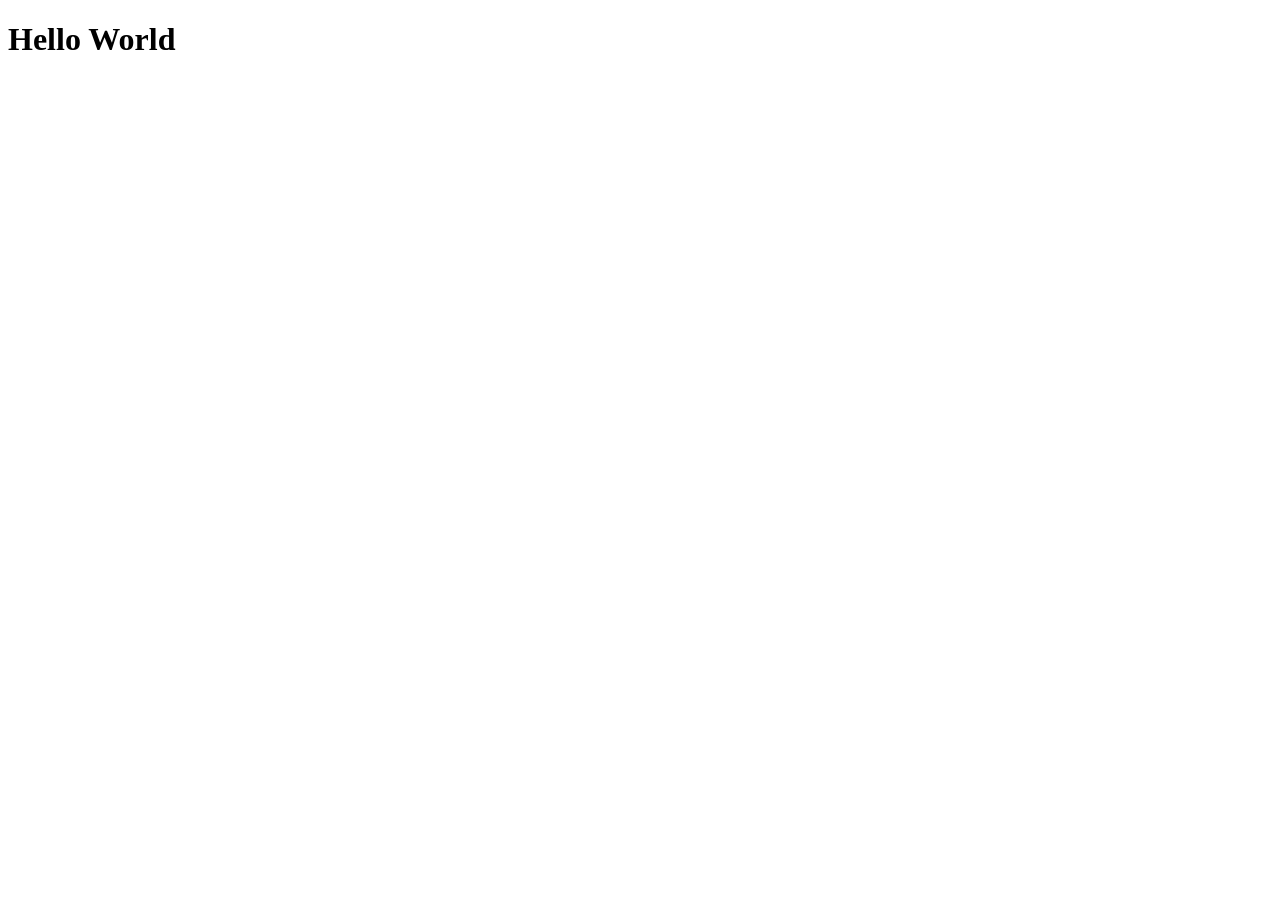
==== index.html @ 8fbc2ee3 "commit" ====
<!DOCTYPE html>
<html lang="en">
<head>
    <meta charset="UTF-8">
    <meta name="viewport" content="width=<>, initial-scale=1.0">
    <title>Document</title>
</head>
<body>
    <h1>Hello World</h1>
</body>
</html>
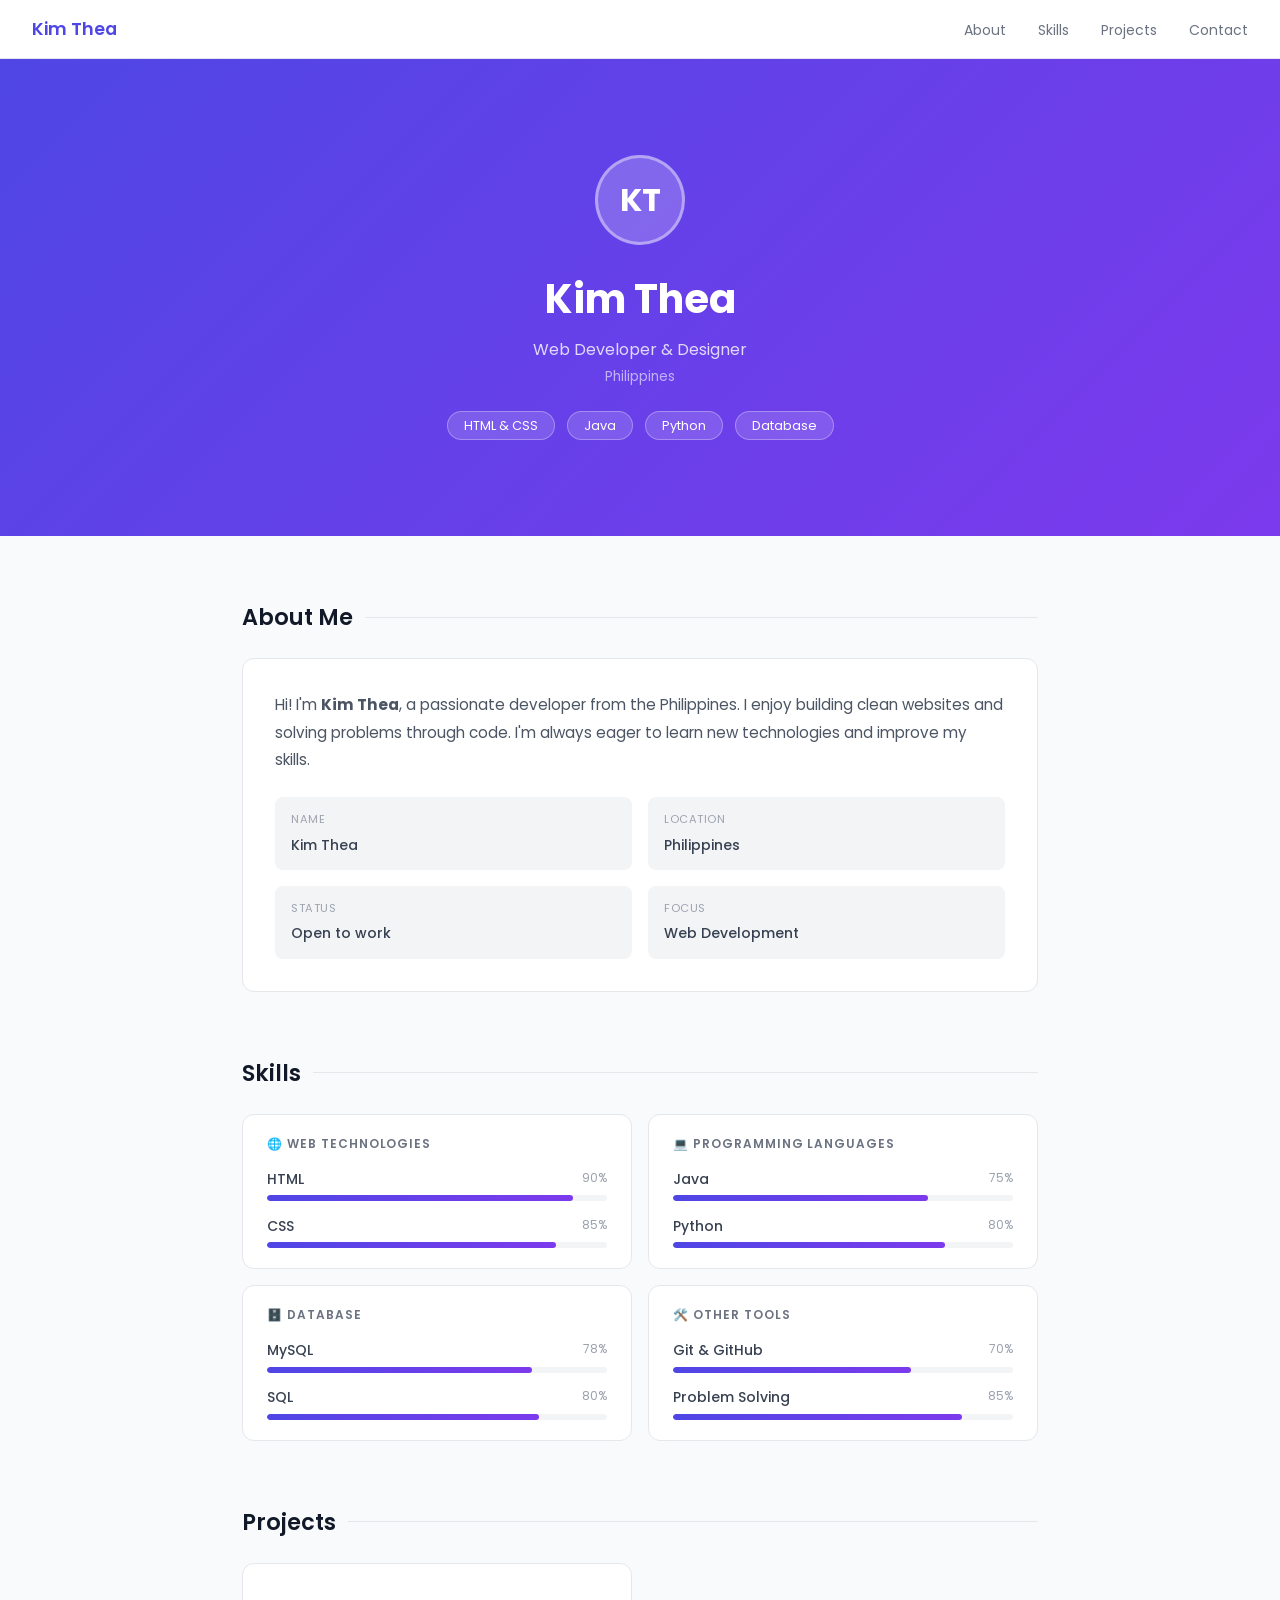
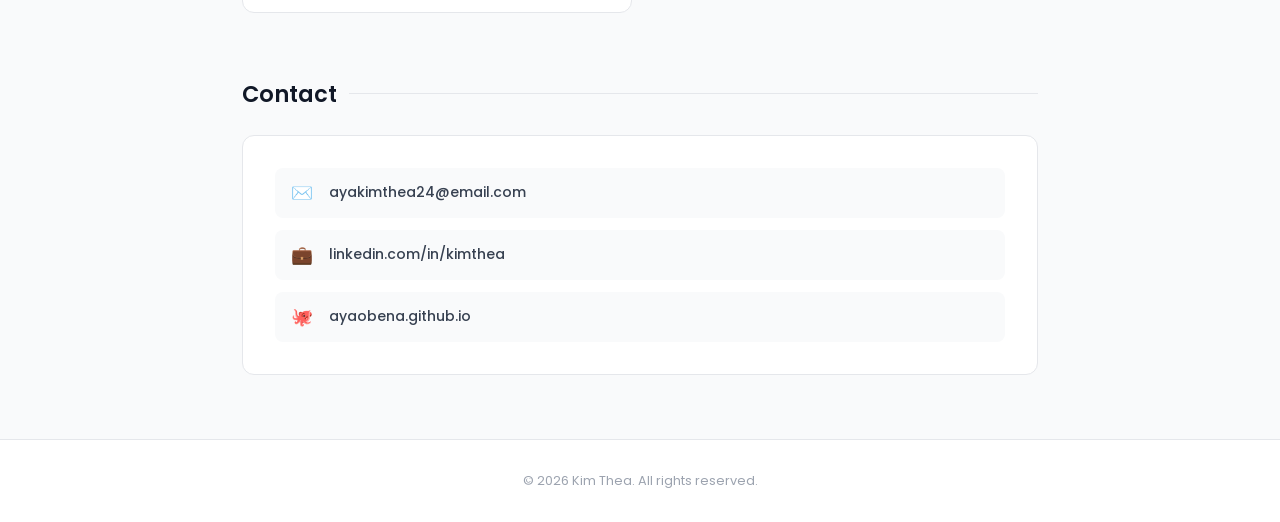
==== commit bd0d0015: "second commit" ====
--- a/index.html
+++ b/index.html
@@ -1,11 +1,413 @@
 <!DOCTYPE html>
 <html lang="en">
 <head>
-    <meta charset="UTF-8">
-    <meta name="viewport" content="width=<>, initial-scale=1.0">
-    <title>Document</title>
+<meta charset="UTF-8">
+<meta name="viewport" content="width=device-width, initial-scale=1.0">
+<title>Kim Thea — Portfolio</title>
+<link href="https://fonts.googleapis.com/css2?family=Poppins:wght@300;400;500;600;700&display=swap" rel="stylesheet">
+<style>
+  * { margin: 0; padding: 0; box-sizing: border-box; }
+
+  body {
+    font-family: 'Poppins', sans-serif;
+    background: #f9fafb;
+    color: #1f2937;
+  }
+
+  /* NAV */
+  nav {
+    background: #fff;
+    border-bottom: 1px solid #e5e7eb;
+    padding: 1rem 2rem;
+    display: flex;
+    justify-content: space-between;
+    align-items: center;
+    position: sticky;
+    top: 0;
+    z-index: 10;
+  }
+  .nav-logo {
+    font-size: 1.1rem;
+    font-weight: 600;
+    color: #4f46e5;
+  }
+  .nav-links { display: flex; gap: 2rem; list-style: none; }
+  .nav-links a {
+    text-decoration: none;
+    font-size: 0.875rem;
+    color: #6b7280;
+    transition: color 0.2s;
+  }
+  .nav-links a:hover { color: #4f46e5; }
+
+  /* HERO */
+  .hero {
+    background: linear-gradient(135deg, #4f46e5 0%, #7c3aed 100%);
+    color: #fff;
+    text-align: center;
+    padding: 6rem 2rem;
+  }
+  .avatar {
+    width: 90px; height: 90px;
+    background: rgba(255,255,255,0.2);
+    border-radius: 50%;
+    display: flex;
+    align-items: center;
+    justify-content: center;
+    font-size: 2rem;
+    font-weight: 700;
+    margin: 0 auto 1.5rem;
+    border: 3px solid rgba(255,255,255,0.4);
+  }
+  .hero h1 { font-size: 2.5rem; font-weight: 700; margin-bottom: 0.5rem; }
+  .hero p {
+    font-size: 1rem;
+    color: rgba(255,255,255,0.8);
+    margin-bottom: 0.3rem;
+  }
+  .hero-tags {
+    margin-top: 1.5rem;
+    display: flex;
+    gap: 0.75rem;
+    justify-content: center;
+    flex-wrap: wrap;
+  }
+  .tag {
+    background: rgba(255,255,255,0.15);
+    border: 1px solid rgba(255,255,255,0.3);
+    padding: 0.3rem 1rem;
+    border-radius: 999px;
+    font-size: 0.8rem;
+  }
+
+  /* SECTIONS */
+  .container { max-width: 860px; margin: 0 auto; padding: 4rem 2rem; }
+  .section-title {
+    font-size: 1.4rem;
+    font-weight: 600;
+    color: #111827;
+    margin-bottom: 1.5rem;
+    display: flex;
+    align-items: center;
+    gap: 0.75rem;
+  }
+  .section-title::after {
+    content: '';
+    flex: 1;
+    height: 1px;
+    background: #e5e7eb;
+  }
+
+  /* ABOUT */
+  .about-card {
+    background: #fff;
+    border-radius: 12px;
+    padding: 2rem;
+    border: 1px solid #e5e7eb;
+    font-size: 0.95rem;
+    line-height: 1.8;
+    color: #4b5563;
+  }
+  .about-grid {
+    display: grid;
+    grid-template-columns: 1fr 1fr;
+    gap: 1rem;
+    margin-top: 1.5rem;
+  }
+  .info-item {
+    background: #f3f4f6;
+    padding: 0.75rem 1rem;
+    border-radius: 8px;
+  }
+  .info-label {
+    font-size: 0.7rem;
+    text-transform: uppercase;
+    letter-spacing: 0.05em;
+    color: #9ca3af;
+    margin-bottom: 0.2rem;
+  }
+  .info-value { font-size: 0.875rem; font-weight: 500; color: #374151; }
+
+  /* SKILLS */
+  .skills-grid {
+    display: grid;
+    grid-template-columns: 1fr 1fr;
+    gap: 1rem;
+  }
+
+  .skill-card {
+    background: #fff;
+    border: 1px solid #e5e7eb;
+    border-radius: 12px;
+    padding: 1.25rem 1.5rem;
+  }
+
+  .skill-card-title {
+    font-size: 0.75rem;
+    font-weight: 600;
+    text-transform: uppercase;
+    letter-spacing: 0.08em;
+    color: #6b7280;
+    margin-bottom: 1rem;
+  }
+
+  .skill-item { margin-bottom: 0.9rem; }
+  .skill-item:last-child { margin-bottom: 0; }
+
+  .skill-top {
+    display: flex;
+    justify-content: space-between;
+    margin-bottom: 0.35rem;
+  }
+  .skill-name { font-size: 0.875rem; font-weight: 500; color: #374151; }
+  .skill-pct { font-size: 0.75rem; color: #9ca3af; }
+
+  .bar-bg {
+    height: 6px;
+    background: #f3f4f6;
+    border-radius: 999px;
+    overflow: hidden;
+  }
+  .bar-fill {
+    height: 100%;
+    border-radius: 999px;
+    background: linear-gradient(90deg, #4f46e5, #7c3aed);
+    width: 0%;
+    transition: width 1s ease;
+  }
+
+  /* PROJECTS */
+  .projects-grid {
+    display: grid;
+    grid-template-columns: 1fr 1fr;
+    gap: 1rem;
+  }
+  .project-card {
+    background: #fff;
+    border: 1px solid #e5e7eb;
+    border-radius: 12px;
+    padding: 1.5rem;
+    transition: box-shadow 0.2s, transform 0.2s;
+  }
+  .project-card:hover {
+    box-shadow: 0 4px 20px rgba(79,70,229,0.1);
+    transform: translateY(-2px);
+  }
+  .project-icon {
+    width: 40px; height: 40px;
+    background: #ede9fe;
+    border-radius: 8px;
+    display: flex;
+    align-items: center;
+    justify-content: center;
+    font-size: 1.2rem;
+    margin-bottom: 1rem;
+  }
+  .project-card h3 { font-size: 1rem; font-weight: 600; margin-bottom: 0.4rem; }
+  .project-card p { font-size: 0.8rem; color: #6b7280; line-height: 1.6; margin-bottom: 1rem; }
+  .project-techs { display: flex; gap: 0.4rem; flex-wrap: wrap; }
+  .tech-badge {
+    background: #f3f4f6;
+    padding: 0.2rem 0.6rem;
+    border-radius: 4px;
+    font-size: 0.7rem;
+    color: #4b5563;
+    font-weight: 500;
+  }
+
+  /* CONTACT */
+  .contact-card {
+    background: #fff;
+    border: 1px solid #e5e7eb;
+    border-radius: 12px;
+    padding: 2rem;
+  }
+  .contact-links { display: flex; flex-direction: column; gap: 0.75rem; }
+  .contact-row {
+    display: flex;
+    align-items: center;
+    gap: 1rem;
+    padding: 0.75rem 1rem;
+    background: #f9fafb;
+    border-radius: 8px;
+    text-decoration: none;
+    color: #374151;
+    transition: background 0.2s;
+  }
+  .contact-row:hover { background: #ede9fe; color: #4f46e5; }
+  .contact-icon { font-size: 1.1rem; }
+  .contact-text { font-size: 0.875rem; font-weight: 500; }
+
+  /* FOOTER */
+  footer {
+    text-align: center;
+    padding: 2rem;
+    font-size: 0.8rem;
+    color: #9ca3af;
+    border-top: 1px solid #e5e7eb;
+    background: #fff;
+  }
+
+  @media (max-width: 600px) {
+    .hero h1 { font-size: 1.8rem; }
+    .skills-grid, .projects-grid, .about-grid { grid-template-columns: 1fr; }
+    .nav-links { gap: 1rem; }
+  }
+</style>
 </head>
 <body>
-    <h1>Hello World</h1>
+
+<nav>
+  <span class="nav-logo">Kim Thea</span>
+  <ul class="nav-links">
+    <li><a href="#about">About</a></li>
+    <li><a href="#skills">Skills</a></li>
+    <li><a href="#projects">Projects</a></li>
+    <li><a href="#contact">Contact</a></li>
+  </ul>
+</nav>
+
+<section class="hero">
+  <div class="avatar">KT</div>
+  <h1>Kim Thea</h1>
+  <p>Web Developer & Designer</p>
+  <p style="font-size:0.85rem; color:rgba(255,255,255,0.6);">Philippines</p>
+  <div class="hero-tags">
+    <span class="tag">HTML & CSS</span>
+    <span class="tag">Java</span>
+    <span class="tag">Python</span>
+    <span class="tag">Database</span>
+  </div>
+</section>
+
+<!-- ABOUT -->
+<div class="container" id="about">
+  <h2 class="section-title">About Me</h2>
+  <div class="about-card">
+    <p>Hi! I'm <strong>Kim Thea</strong>, a passionate developer from the Philippines. I enjoy building clean websites and solving problems through code. I'm always eager to learn new technologies and improve my skills.</p>
+    <div class="about-grid">
+      <div class="info-item">
+        <p class="info-label">Name</p>
+        <p class="info-value">Kim Thea</p>
+      </div>
+      <div class="info-item">
+        <p class="info-label">Location</p>
+        <p class="info-value">Philippines</p>
+      </div>
+      <div class="info-item">
+        <p class="info-label">Status</p>
+        <p class="info-value">Open to work</p>
+      </div>
+      <div class="info-item">
+        <p class="info-label">Focus</p>
+        <p class="info-value">Web Development</p>
+      </div>
+    </div>
+  </div>
+</div>
+
+<!-- SKILLS -->
+<div class="container" id="skills" style="padding-top:0">
+  <h2 class="section-title">Skills</h2>
+  <div class="skills-grid">
+
+    <div class="skill-card">
+      <p class="skill-card-title">🌐 Web Technologies</p>
+      <div class="skill-item">
+        <div class="skill-top"><span class="skill-name">HTML</span><span class="skill-pct">90%</span></div>
+        <div class="bar-bg"><div class="bar-fill" data-w="90"></div></div>
+      </div>
+      <div class="skill-item">
+        <div class="skill-top"><span class="skill-name">CSS</span><span class="skill-pct">85%</span></div>
+        <div class="bar-bg"><div class="bar-fill" data-w="85"></div></div>
+      </div>
+    </div>
+
+    <div class="skill-card">
+      <p class="skill-card-title">💻 Programming Languages</p>
+      <div class="skill-item">
+        <div class="skill-top"><span class="skill-name">Java</span><span class="skill-pct">75%</span></div>
+        <div class="bar-bg"><div class="bar-fill" data-w="75"></div></div>
+      </div>
+      <div class="skill-item">
+        <div class="skill-top"><span class="skill-name">Python</span><span class="skill-pct">80%</span></div>
+        <div class="bar-bg"><div class="bar-fill" data-w="80"></div></div>
+      </div>
+    </div>
+
+    <div class="skill-card">
+      <p class="skill-card-title">🗄️ Database</p>
+      <div class="skill-item">
+        <div class="skill-top"><span class="skill-name">MySQL</span><span class="skill-pct">78%</span></div>
+        <div class="bar-bg"><div class="bar-fill" data-w="78"></div></div>
+      </div>
+      <div class="skill-item">
+        <div class="skill-top"><span class="skill-name">SQL</span><span class="skill-pct">80%</span></div>
+        <div class="bar-bg"><div class="bar-fill" data-w="80"></div></div>
+      </div>
+    </div>
+
+    <div class="skill-card">
+      <p class="skill-card-title">🛠️ Other Tools</p>
+      <div class="skill-item">
+        <div class="skill-top"><span class="skill-name">Git & GitHub</span><span class="skill-pct">70%</span></div>
+        <div class="bar-bg"><div class="bar-fill" data-w="70"></div></div>
+      </div>
+      <div class="skill-item">
+        <div class="skill-top"><span class="skill-name">Problem Solving</span><span class="skill-pct">85%</span></div>
+        <div class="bar-bg"><div class="bar-fill" data-w="85"></div></div>
+      </div>
+    </div>
+
+  </div>
+</div>
+
+<!-- PROJECTS -->
+<div class="container" id="projects" style="padding-top:0">
+  <h2 class="section-title">Projects</h2>
+  <div class="projects-grid">
+    <div class="project-card">
+      
+      </div>
+    </div>
+  </div>
+</div>
+
+<!-- CONTACT -->
+<div class="container" id="contact" style="padding-top:0">
+  <h2 class="section-title">Contact</h2>
+  <div class="contact-card">
+    <div class="contact-links">
+      <a href="mailto:kimthea@email.com" class="contact-row">
+        <span class="contact-icon">✉️</span>
+        <span class="contact-text">ayakimthea24@email.com</span>
+      </a>
+      <a href="#" class="contact-row">
+        <span class="contact-icon">💼</span>
+        <span class="contact-text">linkedin.com/in/kimthea</span>
+      </a>
+      <a href="#" class="contact-row">
+        <span class="contact-icon">🐙</span>
+        <span class="contact-text">ayaobena.github.io</span>
+      </a>
+    </div>
+  </div>
+</div>
+
+<footer>© 2026 Kim Thea. All rights reserved.</footer>
+
+<script>
+  const fills = document.querySelectorAll('.bar-fill');
+  const obs = new IntersectionObserver(entries => {
+    entries.forEach(e => {
+      if (e.isIntersecting) {
+        e.target.style.width = e.target.dataset.w + '%';
+        obs.unobserve(e.target);
+      }
+    });
+  }, { threshold: 0.4 });
+  fills.forEach(f => obs.observe(f));
+</script>
+
 </body>
-</html>+</html>
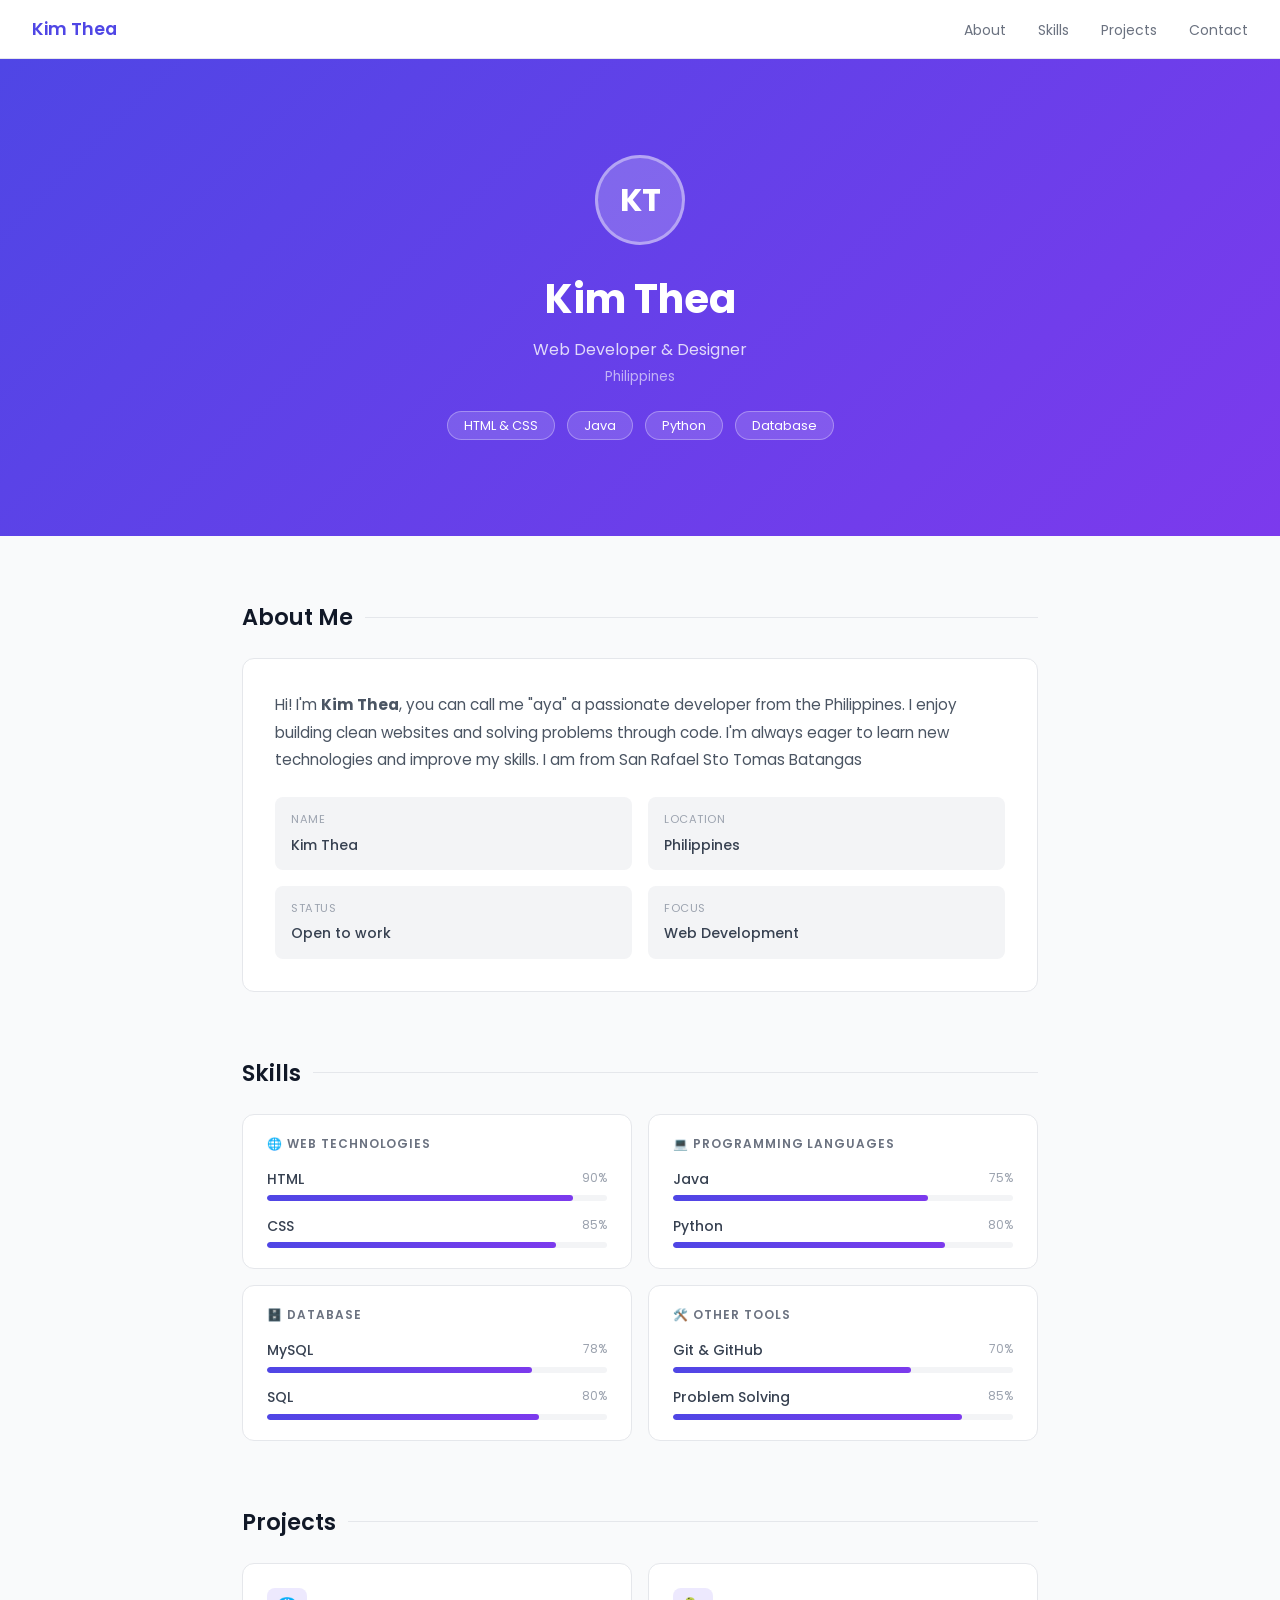
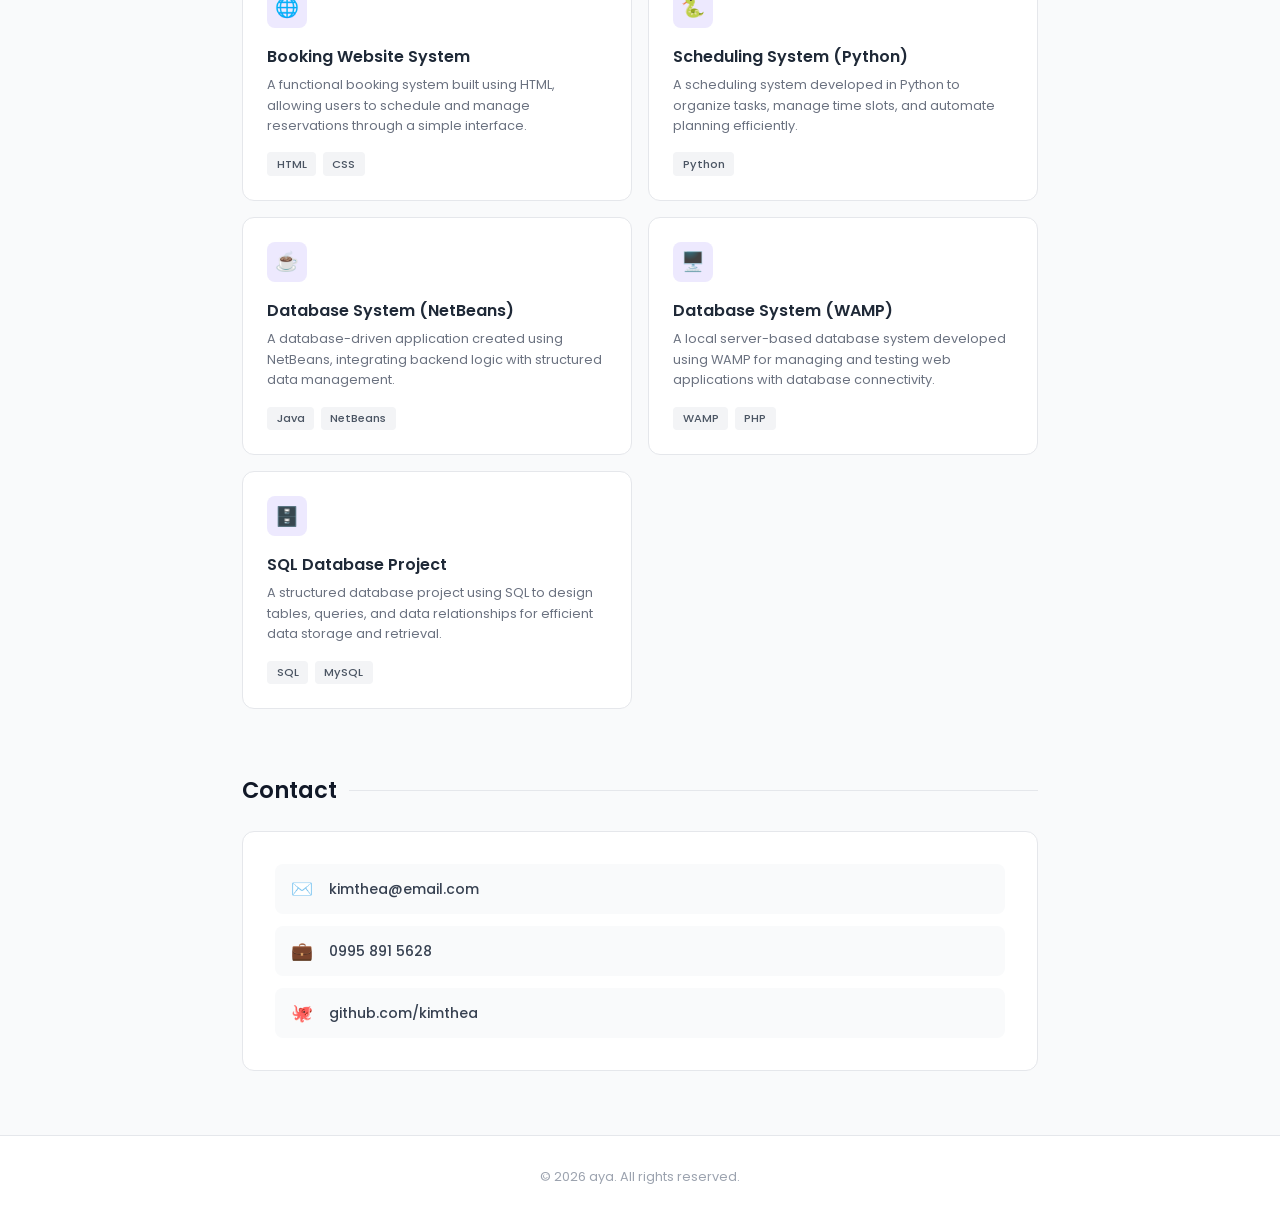
==== commit eca3a4b4: "add projects" ====
--- a/index.html
+++ b/index.html
@@ -284,7 +284,7 @@
 <div class="container" id="about">
   <h2 class="section-title">About Me</h2>
   <div class="about-card">
-    <p>Hi! I'm <strong>Kim Thea</strong>, a passionate developer from the Philippines. I enjoy building clean websites and solving problems through code. I'm always eager to learn new technologies and improve my skills.</p>
+    <p>Hi! I'm <strong>Kim Thea</strong>, you can call me "aya" a passionate developer from the Philippines. I enjoy building clean websites and solving problems through code. I'm always eager to learn new technologies and improve my skills. I am from San Rafael Sto Tomas Batangas</p>
     <div class="about-grid">
       <div class="info-item">
         <p class="info-label">Name</p>
@@ -365,12 +365,58 @@
 <!-- PROJECTS -->
 <div class="container" id="projects" style="padding-top:0">
   <h2 class="section-title">Projects</h2>
-  <div class="projects-grid">
-    <div class="project-card">
-      
-      </div>
-    </div>
-  </div>
+<div class="projects-grid">
+
+  <div class="project-card">
+    <div class="project-icon">🌐</div>
+    <h3>Booking Website System</h3>
+    <p>A functional booking system built using HTML, allowing users to schedule and manage reservations through a simple interface.</p>
+    <div class="project-techs">
+      <span class="tech-badge">HTML</span>
+      <span class="tech-badge">CSS</span>
+    </div>
+  </div>
+
+  <div class="project-card">
+    <div class="project-icon">🐍</div>
+    <h3>Scheduling System (Python)</h3>
+    <p>A scheduling system developed in Python to organize tasks, manage time slots, and automate planning efficiently.</p>
+    <div class="project-techs">
+      <span class="tech-badge">Python</span>
+    </div>
+  </div>
+
+  <div class="project-card">
+    <div class="project-icon">☕</div>
+    <h3>Database System (NetBeans)</h3>
+    <p>A database-driven application created using NetBeans, integrating backend logic with structured data management.</p>
+    <div class="project-techs">
+      <span class="tech-badge">Java</span>
+      <span class="tech-badge">NetBeans</span>
+    </div>
+  </div>
+
+  <div class="project-card">
+    <div class="project-icon">🖥️</div>
+    <h3>Database System (WAMP)</h3>
+    <p>A local server-based database system developed using WAMP for managing and testing web applications with database connectivity.</p>
+    <div class="project-techs">
+      <span class="tech-badge">WAMP</span>
+      <span class="tech-badge">PHP</span>
+    </div>
+  </div>
+
+  <div class="project-card">
+    <div class="project-icon">🗄️</div>
+    <h3>SQL Database Project</h3>
+    <p>A structured database project using SQL to design tables, queries, and data relationships for efficient data storage and retrieval.</p>
+    <div class="project-techs">
+      <span class="tech-badge">SQL</span>
+      <span class="tech-badge">MySQL</span>
+    </div>
+  </div>
+
+</div>
 </div>
 
 <!-- CONTACT -->
@@ -380,21 +426,21 @@
     <div class="contact-links">
       <a href="mailto:kimthea@email.com" class="contact-row">
         <span class="contact-icon">✉️</span>
-        <span class="contact-text">ayakimthea24@email.com</span>
+        <span class="contact-text">kimthea@email.com</span>
       </a>
       <a href="#" class="contact-row">
         <span class="contact-icon">💼</span>
-        <span class="contact-text">linkedin.com/in/kimthea</span>
+        <span class="contact-text">0995 891 5628</span>
       </a>
       <a href="#" class="contact-row">
         <span class="contact-icon">🐙</span>
-        <span class="contact-text">ayaobena.github.io</span>
+        <span class="contact-text">github.com/kimthea</span>
       </a>
     </div>
   </div>
 </div>
 
-<footer>© 2026 Kim Thea. All rights reserved.</footer>
+<footer>© 2026 aya. All rights reserved.</footer>
 
 <script>
   const fills = document.querySelectorAll('.bar-fill');
@@ -411,3 +457,4 @@
 
 </body>
 </html>
+
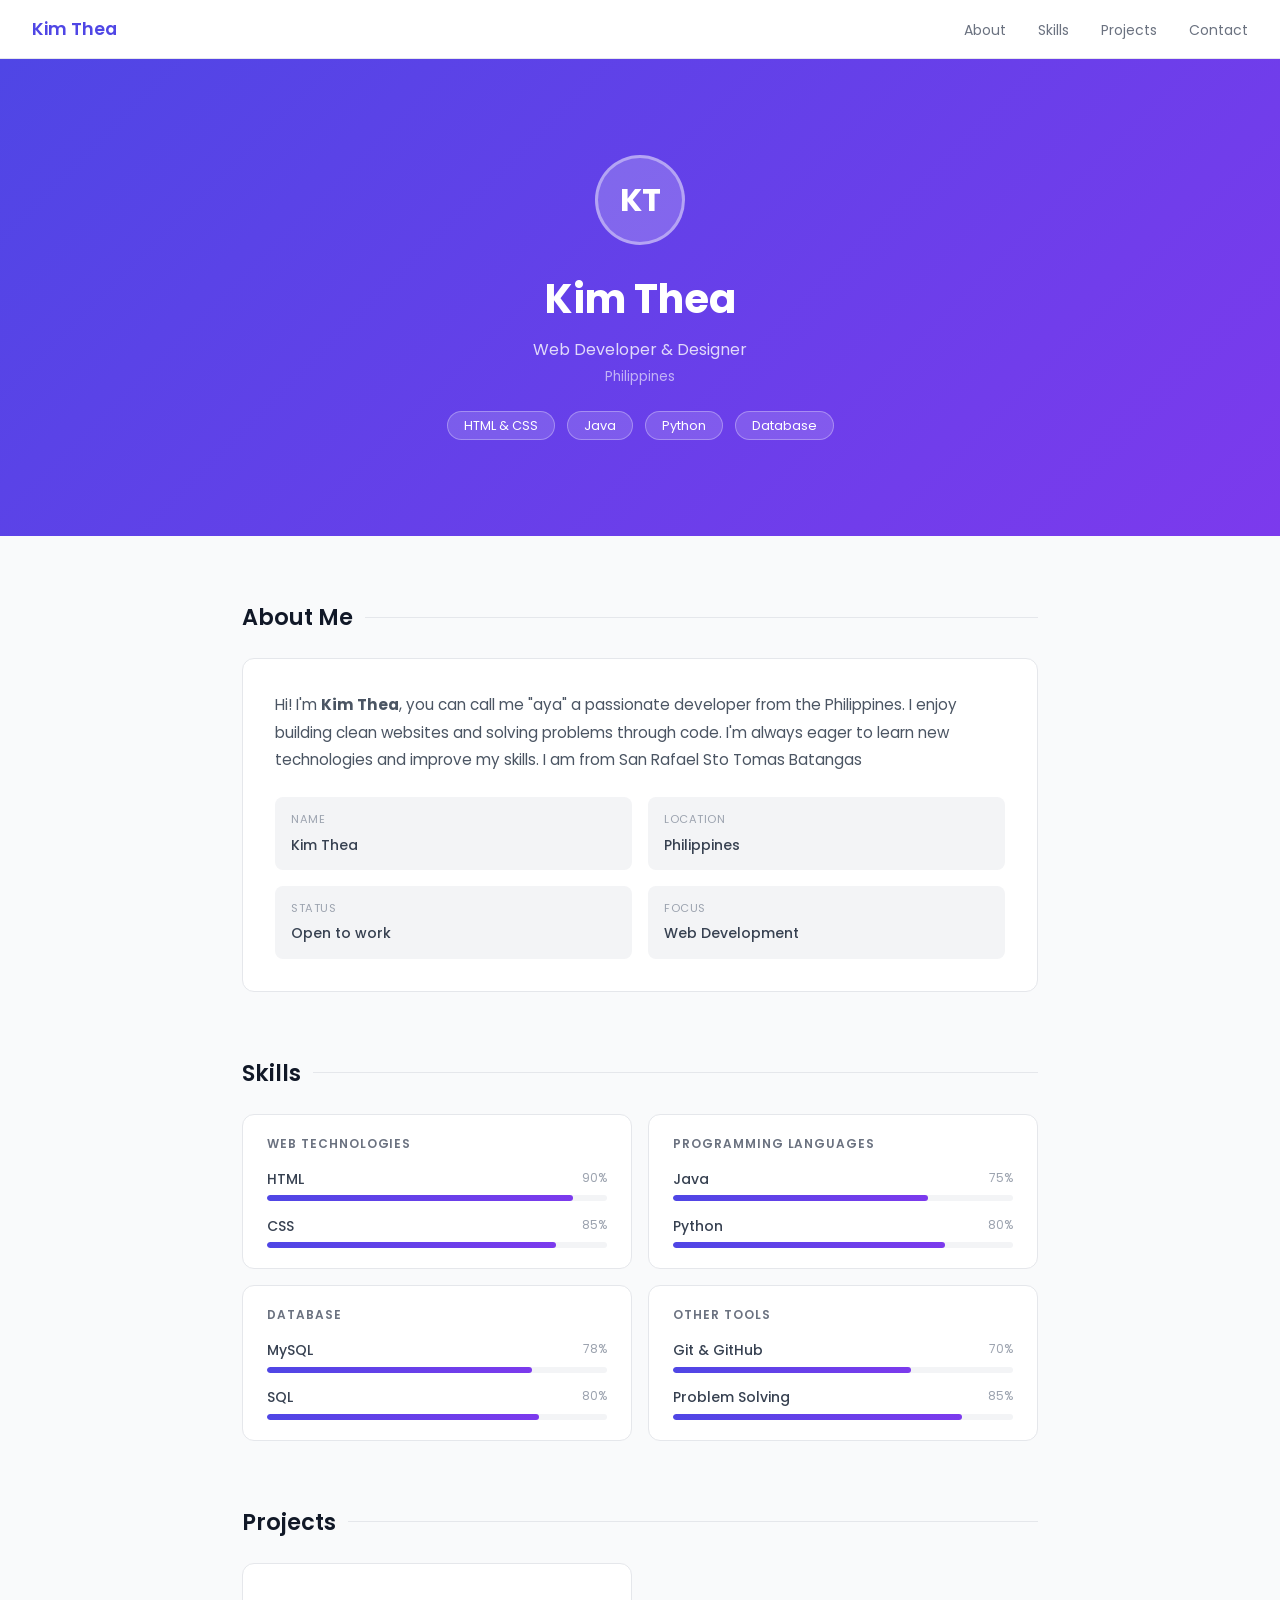
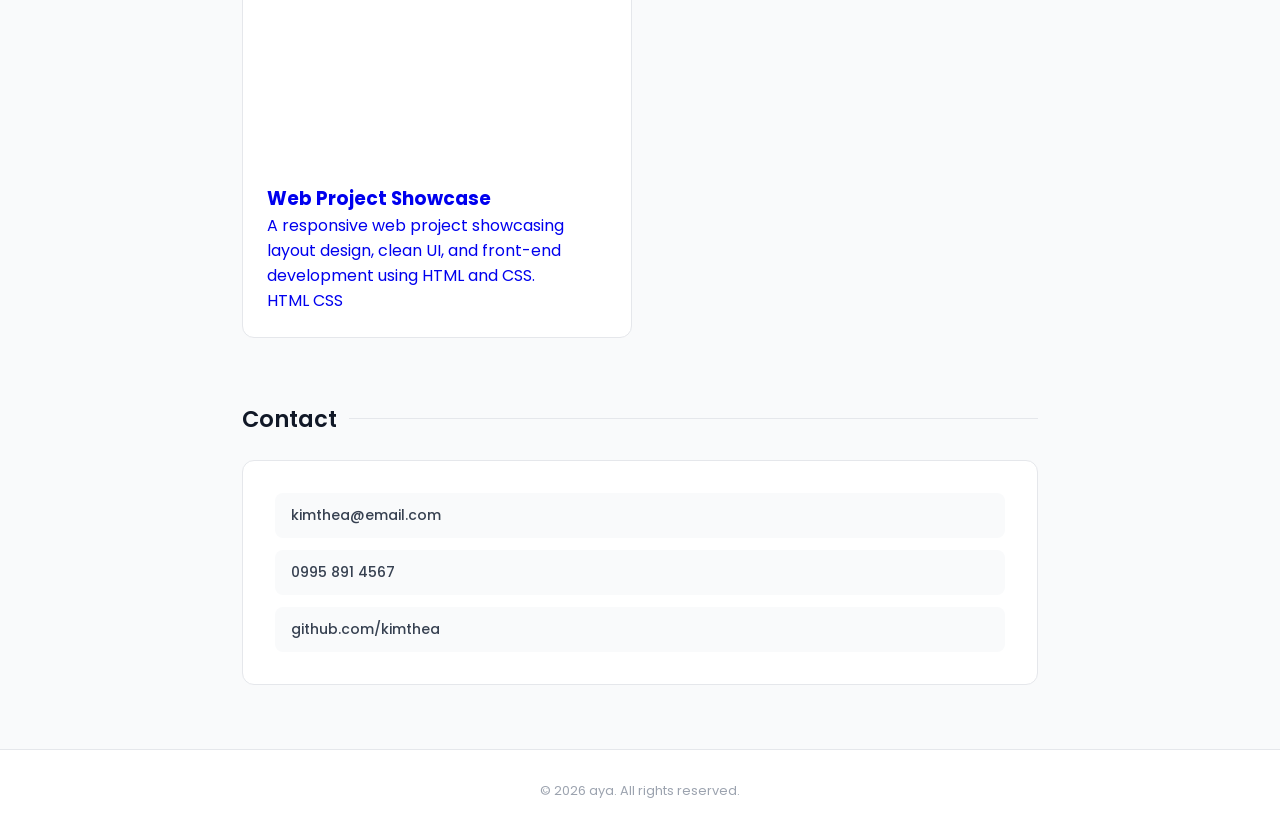
==== commit f5dca372: "add website project" ====
--- a/index.html
+++ b/index.html
@@ -193,26 +193,32 @@
     box-shadow: 0 4px 20px rgba(79,70,229,0.1);
     transform: translateY(-2px);
   }
-  .project-icon {
-    width: 40px; height: 40px;
-    background: #ede9fe;
+
+  .project-img {
+    width: 100%;
+    height: 180px;
     border-radius: 8px;
-    display: flex;
-    align-items: center;
-    justify-content: center;
-    font-size: 1.2rem;
+    overflow: hidden;
     margin-bottom: 1rem;
   }
-  .project-card h3 { font-size: 1rem; font-weight: 600; margin-bottom: 0.4rem; }
-  .project-card p { font-size: 0.8rem; color: #6b7280; line-height: 1.6; margin-bottom: 1rem; }
-  .project-techs { display: flex; gap: 0.4rem; flex-wrap: wrap; }
-  .tech-badge {
-    background: #f3f4f6;
-    padding: 0.2rem 0.6rem;
-    border-radius: 4px;
-    font-size: 0.7rem;
-    color: #4b5563;
-    font-weight: 500;
+  .project-img iframe {
+    width: 100%;
+    height: 100%;
+    border: none;
+  }
+
+  .project-card-link {
+    display: block;
+    text-decoration: none;
+  }
+
+  .project-card-link .project-card {
+    transition: transform 0.3s, box-shadow 0.3s;
+  }
+
+  .project-card-link .project-card:hover {
+    transform: translateY(-5px);
+    box-shadow: 0 8px 30px rgba(79, 70, 229, 0.15);
   }
 
   /* CONTACT */
@@ -312,7 +318,7 @@
   <div class="skills-grid">
 
     <div class="skill-card">
-      <p class="skill-card-title">🌐 Web Technologies</p>
+      <p class="skill-card-title"> Web Technologies</p>
       <div class="skill-item">
         <div class="skill-top"><span class="skill-name">HTML</span><span class="skill-pct">90%</span></div>
         <div class="bar-bg"><div class="bar-fill" data-w="90"></div></div>
@@ -324,7 +330,7 @@
     </div>
 
     <div class="skill-card">
-      <p class="skill-card-title">💻 Programming Languages</p>
+      <p class="skill-card-title"> Programming Languages</p>
       <div class="skill-item">
         <div class="skill-top"><span class="skill-name">Java</span><span class="skill-pct">75%</span></div>
         <div class="bar-bg"><div class="bar-fill" data-w="75"></div></div>
@@ -336,7 +342,7 @@
     </div>
 
     <div class="skill-card">
-      <p class="skill-card-title">🗄️ Database</p>
+      <p class="skill-card-title"> Database</p>
       <div class="skill-item">
         <div class="skill-top"><span class="skill-name">MySQL</span><span class="skill-pct">78%</span></div>
         <div class="bar-bg"><div class="bar-fill" data-w="78"></div></div>
@@ -348,7 +354,7 @@
     </div>
 
     <div class="skill-card">
-      <p class="skill-card-title">🛠️ Other Tools</p>
+      <p class="skill-card-title"> Other Tools</p>
       <div class="skill-item">
         <div class="skill-top"><span class="skill-name">Git & GitHub</span><span class="skill-pct">70%</span></div>
         <div class="bar-bg"><div class="bar-fill" data-w="70"></div></div>
@@ -365,58 +371,23 @@
 <!-- PROJECTS -->
 <div class="container" id="projects" style="padding-top:0">
   <h2 class="section-title">Projects</h2>
-<div class="projects-grid">
-
-  <div class="project-card">
-    <div class="project-icon">🌐</div>
-    <h3>Booking Website System</h3>
-    <p>A functional booking system built using HTML, allowing users to schedule and manage reservations through a simple interface.</p>
-    <div class="project-techs">
-      <span class="tech-badge">HTML</span>
-      <span class="tech-badge">CSS</span>
-    </div>
+
+  <div class="projects-grid">
+    <!-- PROJECT 1 -->
+    <a href="https://ayaobena.github.io/A02/" target="_blank" class="project-card-link">
+      <div class="project-card">
+        <div class="project-img">
+          <iframe src="https://ayaobena.github.io/A02/"></iframe>
+        </div>
+        <h3>Web Project Showcase</h3>
+        <p>A responsive web project showcasing layout design, clean UI, and front-end development using HTML and CSS.</p>
+        <div class="project-techs">
+          <span class="tech-badge">HTML</span>
+          <span class="tech-badge">CSS</span>
+        </div>
+      </div>
+    </a>
   </div>
-
-  <div class="project-card">
-    <div class="project-icon">🐍</div>
-    <h3>Scheduling System (Python)</h3>
-    <p>A scheduling system developed in Python to organize tasks, manage time slots, and automate planning efficiently.</p>
-    <div class="project-techs">
-      <span class="tech-badge">Python</span>
-    </div>
-  </div>
-
-  <div class="project-card">
-    <div class="project-icon">☕</div>
-    <h3>Database System (NetBeans)</h3>
-    <p>A database-driven application created using NetBeans, integrating backend logic with structured data management.</p>
-    <div class="project-techs">
-      <span class="tech-badge">Java</span>
-      <span class="tech-badge">NetBeans</span>
-    </div>
-  </div>
-
-  <div class="project-card">
-    <div class="project-icon">🖥️</div>
-    <h3>Database System (WAMP)</h3>
-    <p>A local server-based database system developed using WAMP for managing and testing web applications with database connectivity.</p>
-    <div class="project-techs">
-      <span class="tech-badge">WAMP</span>
-      <span class="tech-badge">PHP</span>
-    </div>
-  </div>
-
-  <div class="project-card">
-    <div class="project-icon">🗄️</div>
-    <h3>SQL Database Project</h3>
-    <p>A structured database project using SQL to design tables, queries, and data relationships for efficient data storage and retrieval.</p>
-    <div class="project-techs">
-      <span class="tech-badge">SQL</span>
-      <span class="tech-badge">MySQL</span>
-    </div>
-  </div>
-
-</div>
 </div>
 
 <!-- CONTACT -->
@@ -425,15 +396,12 @@
   <div class="contact-card">
     <div class="contact-links">
       <a href="mailto:kimthea@email.com" class="contact-row">
-        <span class="contact-icon">✉️</span>
         <span class="contact-text">kimthea@email.com</span>
       </a>
       <a href="#" class="contact-row">
-        <span class="contact-icon">💼</span>
-        <span class="contact-text">0995 891 5628</span>
+        <span class="contact-text">0995 891 4567</span>
       </a>
       <a href="#" class="contact-row">
-        <span class="contact-icon">🐙</span>
         <span class="contact-text">github.com/kimthea</span>
       </a>
     </div>
@@ -456,5 +424,4 @@
 </script>
 
 </body>
-</html>
-
+</html>
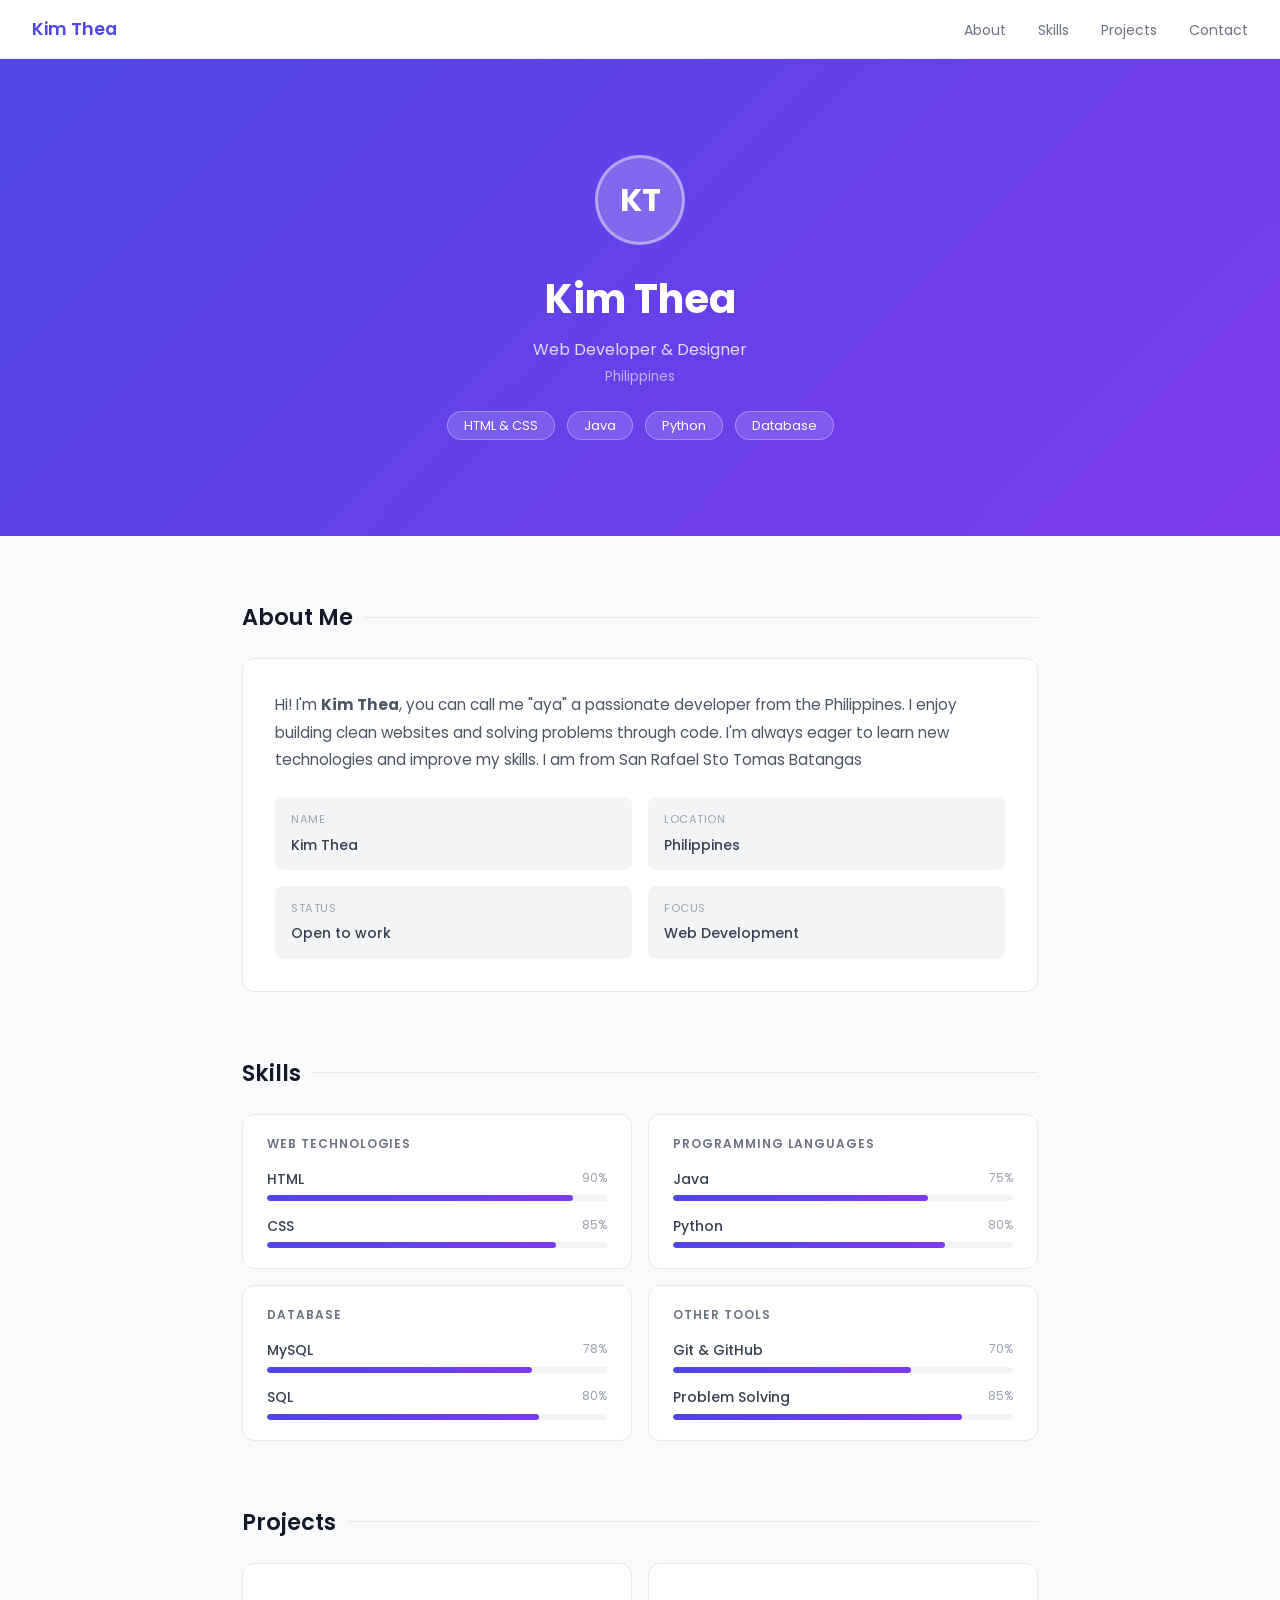
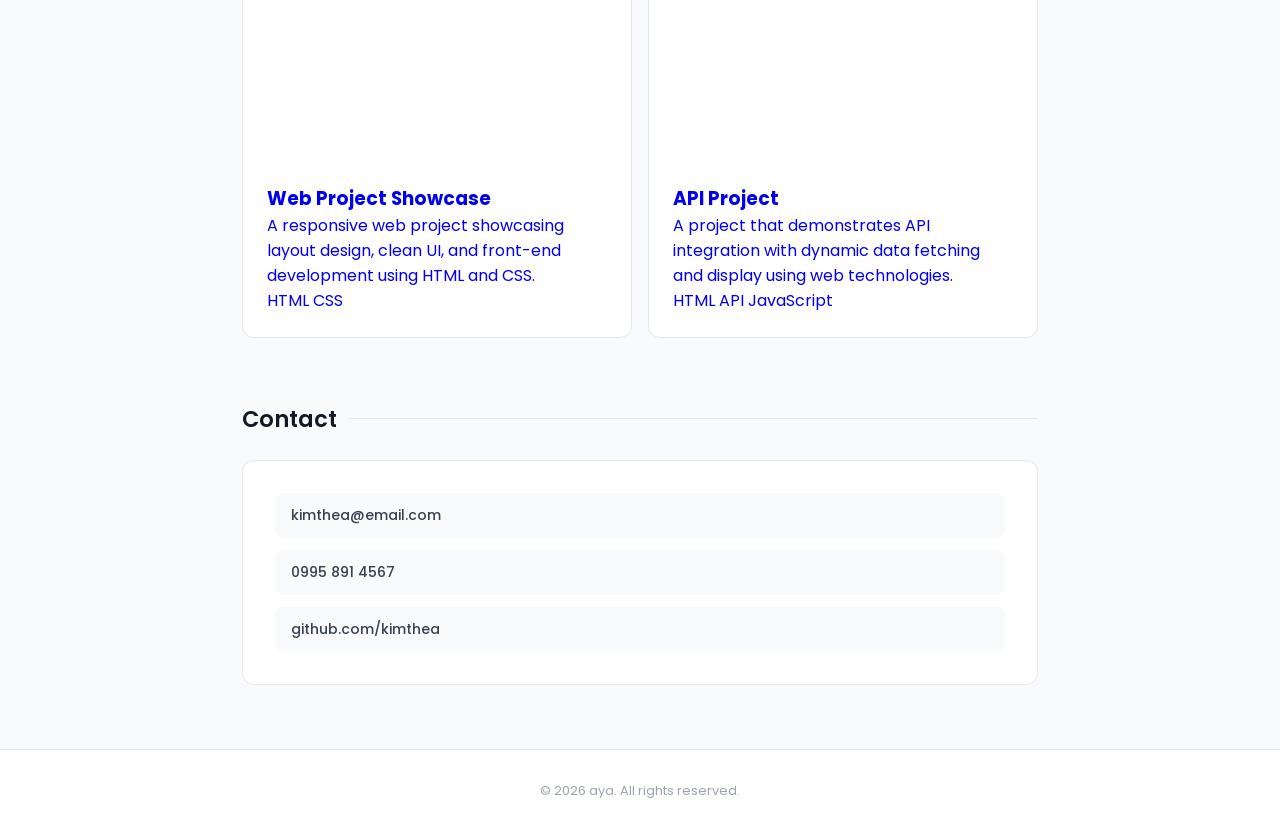
==== commit 016c42ee: "adding my new website project but still working on it" ====
--- a/index.html
+++ b/index.html
@@ -387,6 +387,22 @@
         </div>
       </div>
     </a>
+    
+    <!-- PROJECT 2 (NEW) -->
+  <a href="https://ayaobena.github.io/API/inde.html" target="_blank" class="project-card-link">
+    <div class="project-card">
+      <div class="project-img">
+        <iframe src="https://ayaobena.github.io/API/"></iframe>
+      </div>
+      <h3>API Project</h3>
+      <p>A project that demonstrates API integration with dynamic data fetching and display using web technologies.</p>
+      <div class="project-techs">
+        <span class="tech-badge">HTML</span>
+        <span class="tech-badge">API</span>
+        <span class="tech-badge">JavaScript</span>
+      </div>
+    </div>
+  </a>
   </div>
 </div>
 
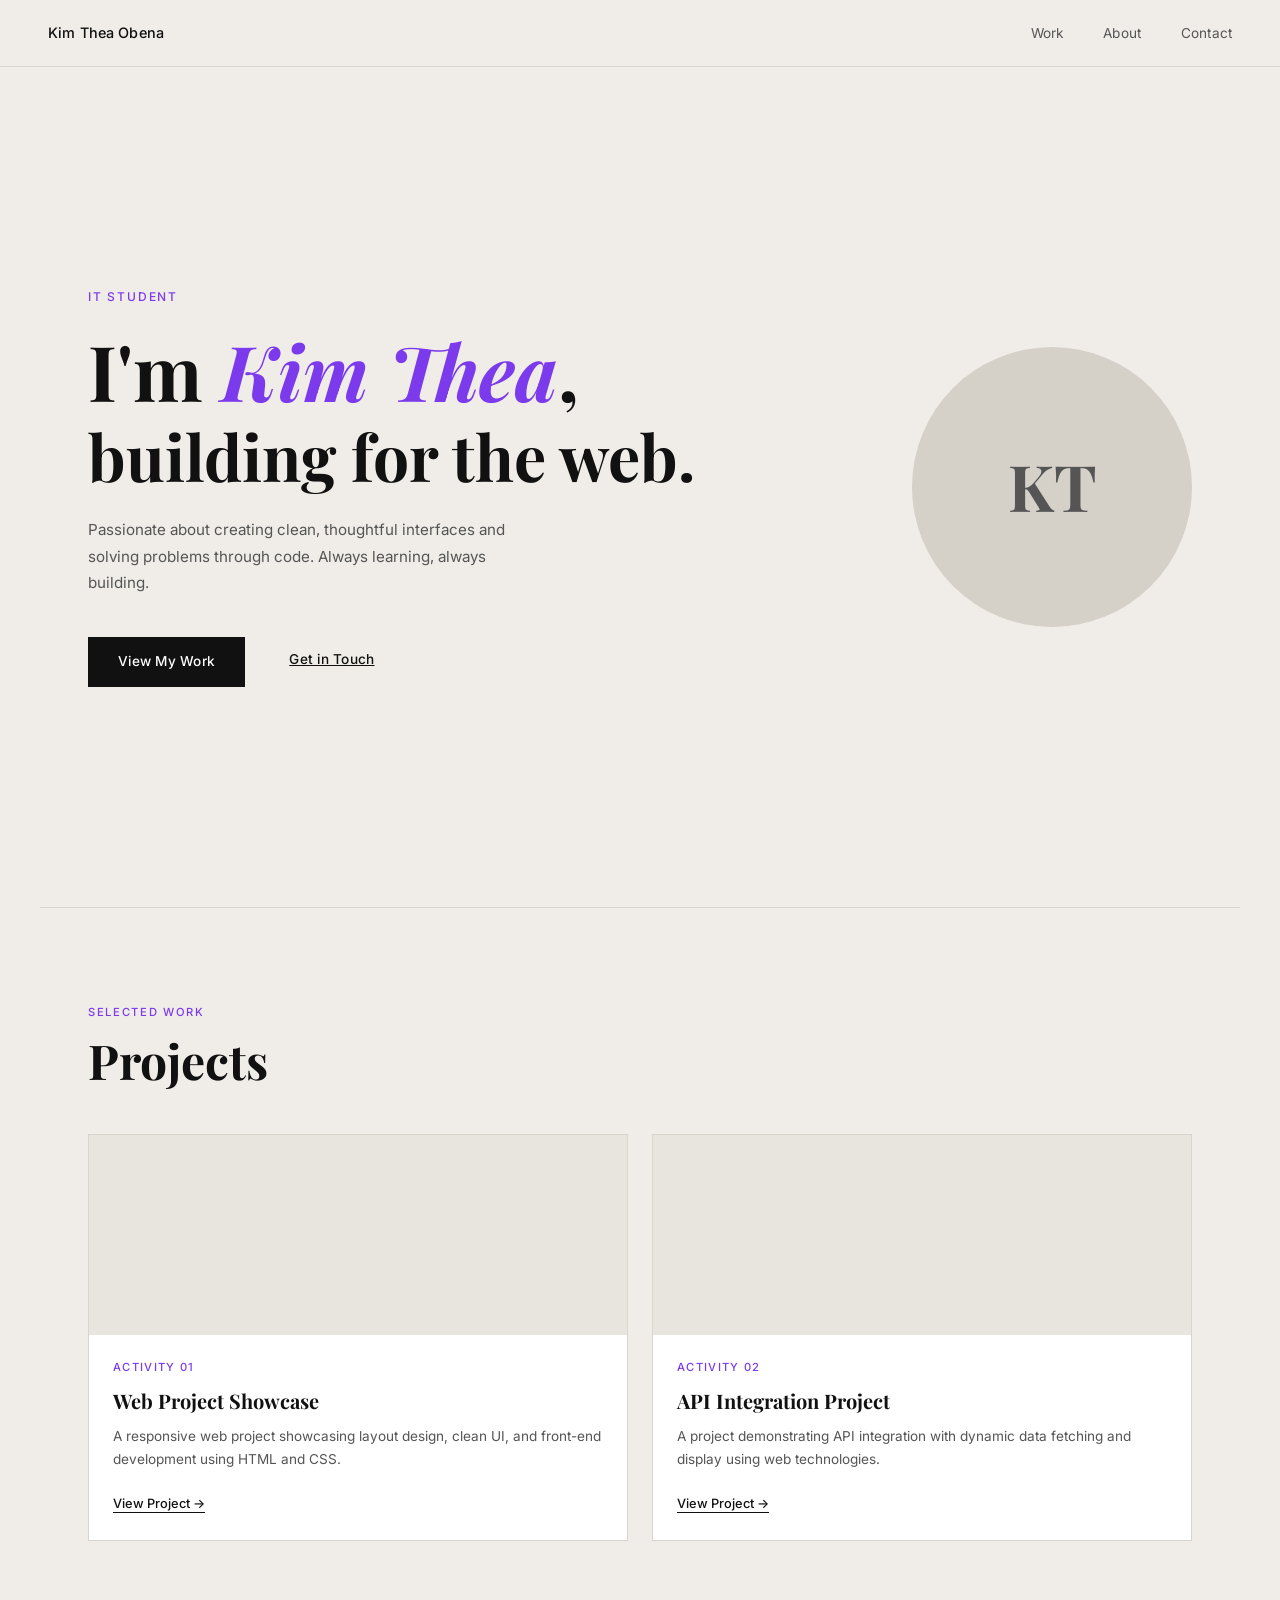
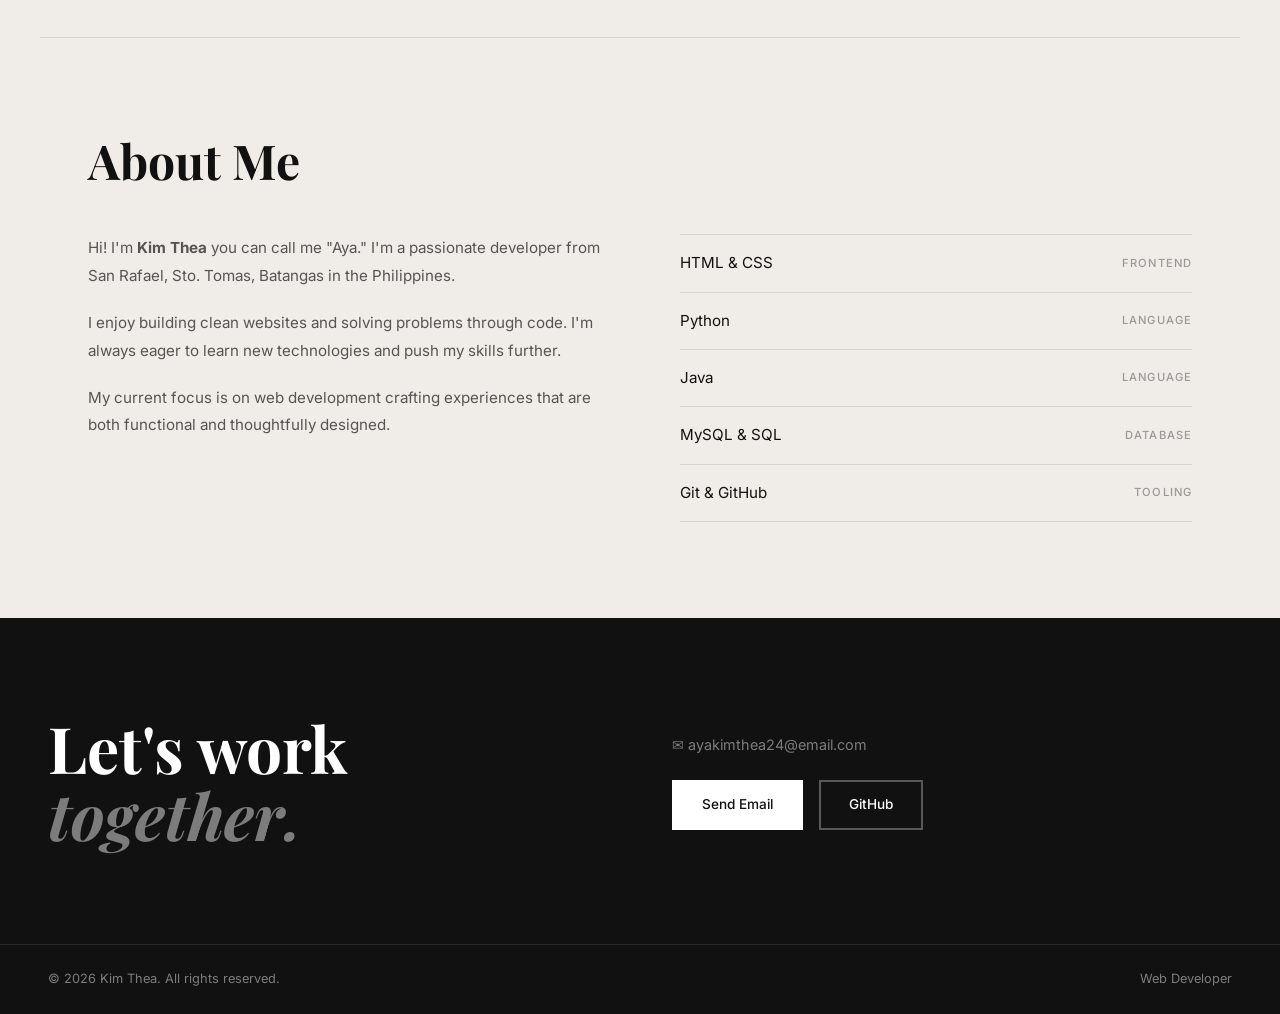
==== commit 4851036d: "improving my portfolio" ====
--- a/index.html
+++ b/index.html
@@ -4,440 +4,494 @@
 <meta charset="UTF-8">
 <meta name="viewport" content="width=device-width, initial-scale=1.0">
 <title>Kim Thea — Portfolio</title>
-<link href="https://fonts.googleapis.com/css2?family=Poppins:wght@300;400;500;600;700&display=swap" rel="stylesheet">
+<link href="https://fonts.googleapis.com/css2?family=Playfair+Display:ital,wght@0,700;1,700&family=Inter:wght@300;400;500&display=swap" rel="stylesheet">
 <style>
-  * { margin: 0; padding: 0; box-sizing: border-box; }
+  *, *::before, *::after { margin: 0; padding: 0; box-sizing: border-box; }
+
+  :root {
+    --cream: #f0ede8;
+    --ink: #111111;
+    --mid: #555555;
+    --light: #999999;
+    --rule: #d8d4ce;
+    --accent: #7c3aed;
+    --dark-bg: #111111;
+    --dark-text: #ffffff;
+    --dark-muted: rgba(255,255,255,0.45);
+  }
+
+  html { scroll-behavior: smooth; }
 
   body {
-    font-family: 'Poppins', sans-serif;
-    background: #f9fafb;
-    color: #1f2937;
-  }
-
-  /* NAV */
+    font-family: 'Inter', sans-serif;
+    background: var(--cream);
+    color: var(--ink);
+    font-size: 16px;
+    line-height: 1.6;
+  }
+
   nav {
-    background: #fff;
-    border-bottom: 1px solid #e5e7eb;
-    padding: 1rem 2rem;
+    background: var(--cream);
+    border-bottom: 1px solid var(--rule);
+    padding: 1.25rem 3rem;
     display: flex;
     justify-content: space-between;
     align-items: center;
     position: sticky;
     top: 0;
-    z-index: 10;
+    z-index: 100;
   }
   .nav-logo {
-    font-size: 1.1rem;
-    font-weight: 600;
-    color: #4f46e5;
-  }
-  .nav-links { display: flex; gap: 2rem; list-style: none; }
+    font-family: 'Inter', sans-serif;
+    font-size: 0.9rem;
+    font-weight: 500;
+    color: var(--ink);
+    letter-spacing: 0.01em;
+    text-decoration: none;
+  }
+  .nav-links {
+    display: flex;
+    gap: 2.5rem;
+    list-style: none;
+  }
   .nav-links a {
     text-decoration: none;
-    font-size: 0.875rem;
-    color: #6b7280;
+    font-size: 0.85rem;
+    font-weight: 400;
+    color: var(--mid);
     transition: color 0.2s;
-  }
-  .nav-links a:hover { color: #4f46e5; }
+    letter-spacing: 0.01em;
+  }
+  .nav-links a:hover { color: var(--ink); }
 
   /* HERO */
   .hero {
-    background: linear-gradient(135deg, #4f46e5 0%, #7c3aed 100%);
+    min-height: calc(100vh - 60px);
+    display: flex;
+    align-items: center;
+    padding: 4rem 3rem;
+    max-width: 1200px;
+    margin: 0 auto;
+    gap: 4rem;
+  }
+  .hero-left { flex: 1; }
+  .hero-eyebrow {
+    font-size: 0.75rem;
+    font-weight: 500;
+    letter-spacing: 0.15em;
+    text-transform: uppercase;
+    color: var(--accent);
+    margin-bottom: 1.5rem;
+  }
+  .hero-name {
+    font-family: 'Playfair Display', serif;
+    font-size: clamp(3rem, 6vw, 5.5rem);
+    font-weight: 700;
+    line-height: 1.05;
+    color: var(--ink);
+    margin-bottom: 0.15em;
+  }
+  .hero-name em {
+    font-style: italic;
+    color: var(--accent);
+  }
+  .hero-tagline {
+    font-family: 'Playfair Display', serif;
+    font-size: clamp(2.5rem, 5vw, 4.5rem);
+    font-weight: 700;
+    line-height: 1.05;
+    color: var(--ink);
+    margin-bottom: 1.75rem;
+  }
+  .hero-desc {
+    font-size: 0.95rem;
+    color: var(--mid);
+    max-width: 420px;
+    line-height: 1.75;
+    margin-bottom: 2.5rem;
+  }
+  .hero-actions {
+    display: flex;
+    gap: 1rem;
+    flex-wrap: wrap;
+  }
+  .btn-primary {
+    background: var(--ink);
     color: #fff;
-    text-align: center;
-    padding: 6rem 2rem;
-  }
-  .avatar {
-    width: 90px; height: 90px;
-    background: rgba(255,255,255,0.2);
+    padding: 0.75rem 1.75rem;
+    font-size: 0.85rem;
+    font-weight: 500;
+    text-decoration: none;
+    letter-spacing: 0.02em;
+    border: 2px solid var(--ink);
+    transition: background 0.2s, color 0.2s;
+  }
+  .btn-primary:hover { background: transparent; color: var(--ink); }
+  .btn-secondary {
+    background: transparent;
+    color: var(--ink);
+    padding: 0.75rem 1.75rem;
+    font-size: 0.85rem;
+    font-weight: 500;
+    text-decoration: underline;
+    letter-spacing: 0.02em;
+    border: none;
+    cursor: pointer;
+  }
+  .hero-right {
+    flex-shrink: 0;
+    display: flex;
+    align-items: center;
+    justify-content: center;
+  }
+  .avatar-circle {
+    width: 280px;
+    height: 280px;
     border-radius: 50%;
+    background: #d5d0c8;
     display: flex;
     align-items: center;
     justify-content: center;
-    font-size: 2rem;
-    font-weight: 700;
-    margin: 0 auto 1.5rem;
-    border: 3px solid rgba(255,255,255,0.4);
-  }
-  .hero h1 { font-size: 2.5rem; font-weight: 700; margin-bottom: 0.5rem; }
-  .hero p {
-    font-size: 1rem;
-    color: rgba(255,255,255,0.8);
-    margin-bottom: 0.3rem;
-  }
-  .hero-tags {
-    margin-top: 1.5rem;
-    display: flex;
-    gap: 0.75rem;
-    justify-content: center;
-    flex-wrap: wrap;
-  }
-  .tag {
-    background: rgba(255,255,255,0.15);
-    border: 1px solid rgba(255,255,255,0.3);
-    padding: 0.3rem 1rem;
-    border-radius: 999px;
-    font-size: 0.8rem;
-  }
-
-  /* SECTIONS */
-  .container { max-width: 860px; margin: 0 auto; padding: 4rem 2rem; }
-  .section-title {
-    font-size: 1.4rem;
-    font-weight: 600;
-    color: #111827;
-    margin-bottom: 1.5rem;
-    display: flex;
-    align-items: center;
-    gap: 0.75rem;
-  }
-  .section-title::after {
-    content: '';
-    flex: 1;
-    height: 1px;
-    background: #e5e7eb;
-  }
-
-  /* ABOUT */
-  .about-card {
-    background: #fff;
-    border-radius: 12px;
-    padding: 2rem;
-    border: 1px solid #e5e7eb;
-    font-size: 0.95rem;
-    line-height: 1.8;
-    color: #4b5563;
-  }
-  .about-grid {
-    display: grid;
-    grid-template-columns: 1fr 1fr;
-    gap: 1rem;
-    margin-top: 1.5rem;
-  }
-  .info-item {
-    background: #f3f4f6;
-    padding: 0.75rem 1rem;
-    border-radius: 8px;
-  }
-  .info-label {
+    font-family: 'Playfair Display', serif;
+    font-size: 4rem;
+    font-weight: 700;
+    color: var(--mid);
+    overflow: hidden;
+    flex-shrink: 0;
+  }
+
+  .section {
+    max-width: 1200px;
+    margin: 0 auto;
+    padding: 6rem 3rem;
+    border-top: 1px solid var(--rule);
+  }
+  .section-eyebrow {
     font-size: 0.7rem;
+    font-weight: 500;
+    letter-spacing: 0.15em;
     text-transform: uppercase;
-    letter-spacing: 0.05em;
-    color: #9ca3af;
-    margin-bottom: 0.2rem;
-  }
-  .info-value { font-size: 0.875rem; font-weight: 500; color: #374151; }
-
-  /* SKILLS */
-  .skills-grid {
-    display: grid;
-    grid-template-columns: 1fr 1fr;
-    gap: 1rem;
-  }
-
-  .skill-card {
-    background: #fff;
-    border: 1px solid #e5e7eb;
-    border-radius: 12px;
-    padding: 1.25rem 1.5rem;
-  }
-
-  .skill-card-title {
-    font-size: 0.75rem;
-    font-weight: 600;
-    text-transform: uppercase;
-    letter-spacing: 0.08em;
-    color: #6b7280;
-    margin-bottom: 1rem;
-  }
-
-  .skill-item { margin-bottom: 0.9rem; }
-  .skill-item:last-child { margin-bottom: 0; }
-
-  .skill-top {
-    display: flex;
-    justify-content: space-between;
-    margin-bottom: 0.35rem;
-  }
-  .skill-name { font-size: 0.875rem; font-weight: 500; color: #374151; }
-  .skill-pct { font-size: 0.75rem; color: #9ca3af; }
-
-  .bar-bg {
-    height: 6px;
-    background: #f3f4f6;
-    border-radius: 999px;
-    overflow: hidden;
-  }
-  .bar-fill {
-    height: 100%;
-    border-radius: 999px;
-    background: linear-gradient(90deg, #4f46e5, #7c3aed);
-    width: 0%;
-    transition: width 1s ease;
-  }
-
-  /* PROJECTS */
+    color: var(--accent);
+    margin-bottom: 0.75rem;
+  }
+  .section-heading {
+    font-family: 'Playfair Display', serif;
+    font-size: clamp(2rem, 4vw, 3rem);
+    font-weight: 700;
+    line-height: 1.1;
+    margin-bottom: 3rem;
+    color: var(--ink);
+  }
+
   .projects-grid {
     display: grid;
     grid-template-columns: 1fr 1fr;
-    gap: 1rem;
+    gap: 1.5rem;
   }
   .project-card {
     background: #fff;
-    border: 1px solid #e5e7eb;
-    border-radius: 12px;
-    padding: 1.5rem;
-    transition: box-shadow 0.2s, transform 0.2s;
+    border: 1px solid var(--rule);
+    overflow: hidden;
+    transition: transform 0.25s, box-shadow 0.25s;
+    cursor: pointer;
   }
   .project-card:hover {
-    box-shadow: 0 4px 20px rgba(79,70,229,0.1);
-    transform: translateY(-2px);
-  }
-
-  .project-img {
+    transform: translateY(-3px);
+    box-shadow: 0 12px 32px rgba(0,0,0,0.08);
+  }
+  .project-preview {
     width: 100%;
-    height: 180px;
-    border-radius: 8px;
+    height: 200px;
     overflow: hidden;
-    margin-bottom: 1rem;
-  }
-  .project-img iframe {
+    position: relative;
+    background: #e8e4de;
+  }
+  .project-preview iframe {
     width: 100%;
     height: 100%;
     border: none;
-  }
-
-  .project-card-link {
+    pointer-events: none;
+  }
+  .project-meta {
+    padding: 1.5rem;
+  }
+  .project-activity {
+    font-size: 0.7rem;
+    font-weight: 500;
+    letter-spacing: 0.12em;
+    text-transform: uppercase;
+    color: var(--accent);
+    margin-bottom: 0.5rem;
+  }
+  .project-title {
+    font-family: 'Playfair Display', serif;
+    font-size: 1.25rem;
+    font-weight: 700;
+    color: var(--ink);
+    margin-bottom: 0.5rem;
+  }
+  .project-desc {
+    font-size: 0.85rem;
+    color: var(--mid);
+    line-height: 1.65;
+    margin-bottom: 1.25rem;
+  }
+  .project-link {
+    font-size: 0.8rem;
+    font-weight: 500;
+    color: var(--ink);
+    text-decoration: none;
+    border-bottom: 1px solid var(--ink);
+    padding-bottom: 1px;
+    transition: color 0.2s, border-color 0.2s;
+  }
+  .project-link:hover { color: var(--accent); border-color: var(--accent); }
+
+  .about-layout {
+    display: grid;
+    grid-template-columns: 1fr 1fr;
+    gap: 5rem;
+    align-items: start;
+  }
+  .about-body {
+    font-size: 0.95rem;
+    color: var(--mid);
+    line-height: 1.8;
+  }
+  .about-body p + p { margin-top: 1.25rem; }
+  .skills-list { }
+  .skill-row {
+    display: flex;
+    justify-content: space-between;
+    align-items: center;
+    padding: 1rem 0;
+    border-bottom: 1px solid var(--rule);
+  }
+  .skill-row:first-child { border-top: 1px solid var(--rule); }
+  .skill-name-text {
+    font-size: 0.95rem;
+    font-weight: 400;
+    color: var(--ink);
+  }
+  .skill-category {
+    font-size: 0.7rem;
+    font-weight: 500;
+    letter-spacing: 0.1em;
+    text-transform: uppercase;
+    color: var(--light);
+  }
+
+  /* DARK FOOTER / CONTACT */
+  .contact-section {
+    background: var(--dark-bg);
+    color: var(--dark-text);
+    padding: 6rem 3rem;
+  }
+  .contact-inner {
+    max-width: 1200px;
+    margin: 0 auto;
+    display: grid;
+    grid-template-columns: 1fr 1fr;
+    gap: 4rem;
+    align-items: center;
+  }
+  .contact-cta {
+    font-family: 'Playfair Display', serif;
+    font-size: clamp(2.5rem, 5vw, 4rem);
+    font-weight: 700;
+    line-height: 1.05;
+  }
+  .contact-cta em {
     display: block;
-    text-decoration: none;
-  }
-
-  .project-card-link .project-card {
-    transition: transform 0.3s, box-shadow 0.3s;
-  }
-
-  .project-card-link .project-card:hover {
-    transform: translateY(-5px);
-    box-shadow: 0 8px 30px rgba(79, 70, 229, 0.15);
-  }
-
-  /* CONTACT */
-  .contact-card {
+    font-style: italic;
+    color: var(--dark-muted);
+  }
+  .contact-right { }
+  .contact-email {
+    font-size: 0.9rem;
+    color: var(--dark-muted);
+    margin-bottom: 1.5rem;
+    display: flex;
+    align-items: center;
+    gap: 0.5rem;
+  }
+  .contact-actions {
+    display: flex;
+    gap: 1rem;
+    flex-wrap: wrap;
+  }
+  .btn-dark-primary {
     background: #fff;
-    border: 1px solid #e5e7eb;
-    border-radius: 12px;
-    padding: 2rem;
-  }
-  .contact-links { display: flex; flex-direction: column; gap: 0.75rem; }
-  .contact-row {
-    display: flex;
-    align-items: center;
-    gap: 1rem;
-    padding: 0.75rem 1rem;
-    background: #f9fafb;
-    border-radius: 8px;
-    text-decoration: none;
-    color: #374151;
-    transition: background 0.2s;
-  }
-  .contact-row:hover { background: #ede9fe; color: #4f46e5; }
-  .contact-icon { font-size: 1.1rem; }
-  .contact-text { font-size: 0.875rem; font-weight: 500; }
-
-  /* FOOTER */
+    color: var(--ink);
+    padding: 0.75rem 1.75rem;
+    font-size: 0.85rem;
+    font-weight: 500;
+    text-decoration: none;
+    border: 2px solid #fff;
+    transition: background 0.2s, color 0.2s;
+    display: inline-block;
+  }
+  .btn-dark-primary:hover { background: transparent; color: #fff; }
+  .btn-dark-secondary {
+    background: transparent;
+    color: #fff;
+    padding: 0.75rem 1.75rem;
+    font-size: 0.85rem;
+    font-weight: 500;
+    text-decoration: none;
+    border: 2px solid rgba(255,255,255,0.3);
+    transition: border-color 0.2s;
+    display: inline-block;
+  }
+  .btn-dark-secondary:hover { border-color: #fff; }
+
   footer {
-    text-align: center;
-    padding: 2rem;
+    background: var(--dark-bg);
+    border-top: 1px solid rgba(255,255,255,0.1);
+    padding: 1.5rem 3rem;
+    display: flex;
+    justify-content: space-between;
+    align-items: center;
+  }
+  .footer-copy {
     font-size: 0.8rem;
-    color: #9ca3af;
-    border-top: 1px solid #e5e7eb;
-    background: #fff;
-  }
-
-  @media (max-width: 600px) {
-    .hero h1 { font-size: 1.8rem; }
-    .skills-grid, .projects-grid, .about-grid { grid-template-columns: 1fr; }
-    .nav-links { gap: 1rem; }
+    color: var(--dark-muted);
+  }
+  .footer-role {
+    font-size: 0.8rem;
+    color: var(--dark-muted);
+  }
+
+  @media (max-width: 700px) {
+    nav { padding: 1rem 1.5rem; }
+    .nav-links { gap: 1.5rem; }
+    .hero { flex-direction: column; padding: 3rem 1.5rem; min-height: auto; gap: 2.5rem; }
+    .hero-right { order: -1; }
+    .avatar-circle { width: 160px; height: 160px; font-size: 2.5rem; }
+    .section { padding: 4rem 1.5rem; }
+    .projects-grid, .about-layout, .contact-inner { grid-template-columns: 1fr; gap: 2rem; }
+    .contact-section { padding: 4rem 1.5rem; }
+    footer { padding: 1.5rem; flex-direction: column; gap: 0.5rem; text-align: center; }
   }
 </style>
 </head>
 <body>
 
 <nav>
-  <span class="nav-logo">Kim Thea</span>
+  <a href="#" class="nav-logo">Kim Thea Obena</a>
   <ul class="nav-links">
+    <li><a href="#work">Work</a></li>
     <li><a href="#about">About</a></li>
-    <li><a href="#skills">Skills</a></li>
-    <li><a href="#projects">Projects</a></li>
     <li><a href="#contact">Contact</a></li>
   </ul>
 </nav>
 
-<section class="hero">
-  <div class="avatar">KT</div>
-  <h1>Kim Thea</h1>
-  <p>Web Developer & Designer</p>
-  <p style="font-size:0.85rem; color:rgba(255,255,255,0.6);">Philippines</p>
-  <div class="hero-tags">
-    <span class="tag">HTML & CSS</span>
-    <span class="tag">Java</span>
-    <span class="tag">Python</span>
-    <span class="tag">Database</span>
+<div class="hero">
+  <div class="hero-left">
+    <p class="hero-eyebrow">IT STUDENT</p>
+    <h1 class="hero-name">I'm <em>Kim Thea</em>,</h1>
+    <p class="hero-tagline">building for the web.</p>
+    <p class="hero-desc">Passionate about creating clean, thoughtful interfaces and solving problems through code. Always learning, always building.</p>
+    <div class="hero-actions">
+      <a href="#work" class="btn-primary">View My Work</a>
+      <a href="#contact" class="btn-secondary">Get in Touch</a>
+    </div>
   </div>
-</section>
-
-<!-- ABOUT -->
-<div class="container" id="about">
-  <h2 class="section-title">About Me</h2>
-  <div class="about-card">
-    <p>Hi! I'm <strong>Kim Thea</strong>, you can call me "aya" a passionate developer from the Philippines. I enjoy building clean websites and solving problems through code. I'm always eager to learn new technologies and improve my skills. I am from San Rafael Sto Tomas Batangas</p>
-    <div class="about-grid">
-      <div class="info-item">
-        <p class="info-label">Name</p>
-        <p class="info-value">Kim Thea</p>
-      </div>
-      <div class="info-item">
-        <p class="info-label">Location</p>
-        <p class="info-value">Philippines</p>
-      </div>
-      <div class="info-item">
-        <p class="info-label">Status</p>
-        <p class="info-value">Open to work</p>
-      </div>
-      <div class="info-item">
-        <p class="info-label">Focus</p>
-        <p class="info-value">Web Development</p>
+  <div class="hero-right">
+    <div class="avatar-circle">KT</div>
+  </div>
+</div>
+
+<div class="section" id="work">
+  <p class="section-eyebrow">Selected Work</p>
+  <h2 class="section-heading">Projects</h2>
+  <div class="projects-grid">
+
+    <a href="https://ayaobena.github.io/A02/" target="_blank" style="text-decoration:none; color:inherit;">
+      <div class="project-card">
+        <div class="project-preview">
+          <iframe src="https://ayaobena.github.io/A02/" loading="lazy" tabindex="-1"></iframe>
+        </div>
+        <div class="project-meta">
+          <p class="project-activity">Activity 01</p>
+          <h3 class="project-title">Web Project Showcase</h3>
+          <p class="project-desc">A responsive web project showcasing layout design, clean UI, and front-end development using HTML and CSS.</p>
+          <span class="project-link">View Project →</span>
+        </div>
+      </div>
+    </a>
+
+    <a href="https://ayaobena.github.io/API/index.html" target="_blank" style="text-decoration:none; color:inherit;">
+      <div class="project-card">
+        <div class="project-preview">
+          <iframe src="https://ayaobena.github.io/API/" loading="lazy" tabindex="-1"></iframe>
+        </div>
+        <div class="project-meta">
+          <p class="project-activity">Activity 02</p>
+          <h3 class="project-title">API Integration Project</h3>
+          <p class="project-desc">A project demonstrating API integration with dynamic data fetching and display using web technologies.</p>
+          <span class="project-link">View Project →</span>
+        </div>
+      </div>
+    </a>
+
+  </div>
+</div>
+
+<div class="section" id="about">
+  <h2 class="section-heading">About Me</h2>
+  <div class="about-layout">
+    <div class="about-body">
+      <p>Hi! I'm <strong>Kim Thea</strong>  you can call me "Aya." I'm a passionate developer from San Rafael, Sto. Tomas, Batangas in the Philippines.</p>
+      <p>I enjoy building clean websites and solving problems through code. I'm always eager to learn new technologies and push my skills further.</p>
+      <p>My current focus is on web development crafting experiences that are both functional and thoughtfully designed.</p>
+    </div>
+    <div class="skills-list">
+      <div class="skill-row">
+        <span class="skill-name-text">HTML &amp; CSS</span>
+        <span class="skill-category">Frontend</span>
+      </div>
+      <div class="skill-row">
+        <span class="skill-name-text">Python</span>
+        <span class="skill-category">Language</span>
+      </div>
+      <div class="skill-row">
+        <span class="skill-name-text">Java</span>
+        <span class="skill-category">Language</span>
+      </div>
+      <div class="skill-row">
+        <span class="skill-name-text">MySQL &amp; SQL</span>
+        <span class="skill-category">Database</span>
+      </div>
+      <div class="skill-row">
+        <span class="skill-name-text">Git &amp; GitHub</span>
+        <span class="skill-category">Tooling</span>
       </div>
     </div>
   </div>
 </div>
 
-<!-- SKILLS -->
-<div class="container" id="skills" style="padding-top:0">
-  <h2 class="section-title">Skills</h2>
-  <div class="skills-grid">
-
-    <div class="skill-card">
-      <p class="skill-card-title"> Web Technologies</p>
-      <div class="skill-item">
-        <div class="skill-top"><span class="skill-name">HTML</span><span class="skill-pct">90%</span></div>
-        <div class="bar-bg"><div class="bar-fill" data-w="90"></div></div>
-      </div>
-      <div class="skill-item">
-        <div class="skill-top"><span class="skill-name">CSS</span><span class="skill-pct">85%</span></div>
-        <div class="bar-bg"><div class="bar-fill" data-w="85"></div></div>
-      </div>
+<div class="contact-section" id="contact">
+  <div class="contact-inner">
+    <div>
+      <p class="contact-cta">Let's work
+        <em>together.</em>
+      </p>
     </div>
-
-    <div class="skill-card">
-      <p class="skill-card-title"> Programming Languages</p>
-      <div class="skill-item">
-        <div class="skill-top"><span class="skill-name">Java</span><span class="skill-pct">75%</span></div>
-        <div class="bar-bg"><div class="bar-fill" data-w="75"></div></div>
-      </div>
-      <div class="skill-item">
-        <div class="skill-top"><span class="skill-name">Python</span><span class="skill-pct">80%</span></div>
-        <div class="bar-bg"><div class="bar-fill" data-w="80"></div></div>
-      </div>
-    </div>
-
-    <div class="skill-card">
-      <p class="skill-card-title"> Database</p>
-      <div class="skill-item">
-        <div class="skill-top"><span class="skill-name">MySQL</span><span class="skill-pct">78%</span></div>
-        <div class="bar-bg"><div class="bar-fill" data-w="78"></div></div>
-      </div>
-      <div class="skill-item">
-        <div class="skill-top"><span class="skill-name">SQL</span><span class="skill-pct">80%</span></div>
-        <div class="bar-bg"><div class="bar-fill" data-w="80"></div></div>
-      </div>
-    </div>
-
-    <div class="skill-card">
-      <p class="skill-card-title"> Other Tools</p>
-      <div class="skill-item">
-        <div class="skill-top"><span class="skill-name">Git & GitHub</span><span class="skill-pct">70%</span></div>
-        <div class="bar-bg"><div class="bar-fill" data-w="70"></div></div>
-      </div>
-      <div class="skill-item">
-        <div class="skill-top"><span class="skill-name">Problem Solving</span><span class="skill-pct">85%</span></div>
-        <div class="bar-bg"><div class="bar-fill" data-w="85"></div></div>
-      </div>
-    </div>
-
-  </div>
-</div>
-
-<!-- PROJECTS -->
-<div class="container" id="projects" style="padding-top:0">
-  <h2 class="section-title">Projects</h2>
-
-  <div class="projects-grid">
-    <!-- PROJECT 1 -->
-    <a href="https://ayaobena.github.io/A02/" target="_blank" class="project-card-link">
-      <div class="project-card">
-        <div class="project-img">
-          <iframe src="https://ayaobena.github.io/A02/"></iframe>
-        </div>
-        <h3>Web Project Showcase</h3>
-        <p>A responsive web project showcasing layout design, clean UI, and front-end development using HTML and CSS.</p>
-        <div class="project-techs">
-          <span class="tech-badge">HTML</span>
-          <span class="tech-badge">CSS</span>
-        </div>
-      </div>
-    </a>
-    
-    <!-- PROJECT 2 (NEW) -->
-  <a href="https://ayaobena.github.io/API/inde.html" target="_blank" class="project-card-link">
-    <div class="project-card">
-      <div class="project-img">
-        <iframe src="https://ayaobena.github.io/API/"></iframe>
-      </div>
-      <h3>API Project</h3>
-      <p>A project that demonstrates API integration with dynamic data fetching and display using web technologies.</p>
-      <div class="project-techs">
-        <span class="tech-badge">HTML</span>
-        <span class="tech-badge">API</span>
-        <span class="tech-badge">JavaScript</span>
-      </div>
-    </div>
-  </a>
-  </div>
-</div>
-
-<!-- CONTACT -->
-<div class="container" id="contact" style="padding-top:0">
-  <h2 class="section-title">Contact</h2>
-  <div class="contact-card">
-    <div class="contact-links">
-      <a href="mailto:kimthea@email.com" class="contact-row">
-        <span class="contact-text">kimthea@email.com</span>
-      </a>
-      <a href="#" class="contact-row">
-        <span class="contact-text">0995 891 4567</span>
-      </a>
-      <a href="#" class="contact-row">
-        <span class="contact-text">github.com/kimthea</span>
-      </a>
+    <div class="contact-right">
+      <p class="contact-email">✉ ayakimthea24@email.com</p>
+      <div class="contact-actions">
+        <a href="mailto:ayakimthea24@email.com" class="btn-dark-primary">Send Email</a>
+        <a href="https://github.com/ayaobena" target="_blank" class="btn-dark-secondary">GitHub</a>
+      </div>
     </div>
   </div>
 </div>
 
-<footer>© 2026 aya. All rights reserved.</footer>
-
-<script>
-  const fills = document.querySelectorAll('.bar-fill');
-  const obs = new IntersectionObserver(entries => {
-    entries.forEach(e => {
-      if (e.isIntersecting) {
-        e.target.style.width = e.target.dataset.w + '%';
-        obs.unobserve(e.target);
-      }
-    });
-  }, { threshold: 0.4 });
-  fills.forEach(f => obs.observe(f));
-</script>
+<footer>
+  <span class="footer-copy">© 2026 Kim Thea. All rights reserved.</span>
+  <span class="footer-role">Web Developer</span>
+</footer>
 
 </body>
 </html>
